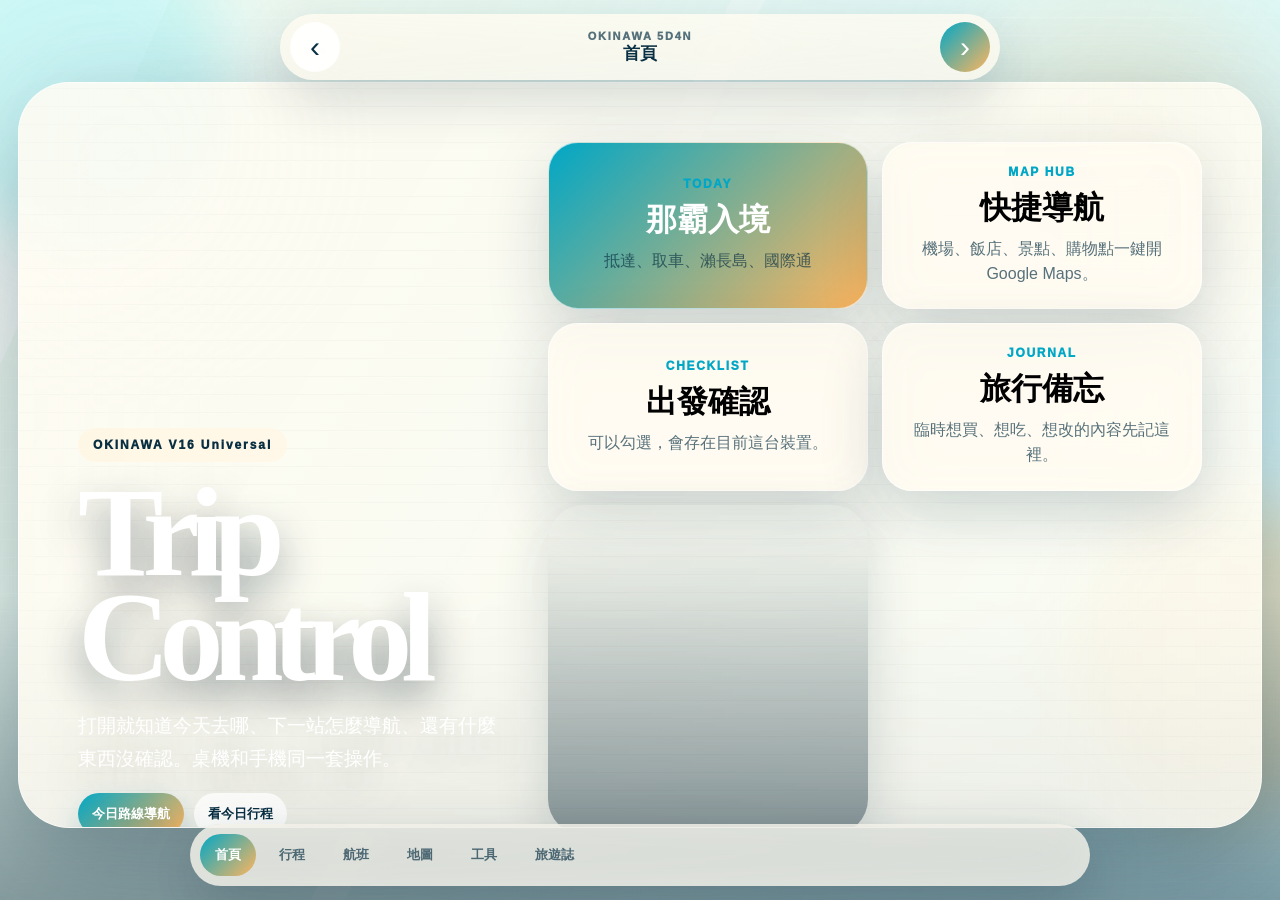
==== index.html @ dda5d849 "Add files via upload" ====
<!doctype html>
<html lang="zh-Hant">
<head>
  <meta charset="utf-8">
  <meta name="viewport" content="width=device-width, initial-scale=1, viewport-fit=cover">
  <meta name="theme-color" content="#082f42">
  <meta name="description" content="Okinawa 5D4N universal travel app with swipe navigation, itinerary, maps, checklist and notes.">
  <title>Okinawa 5D4N Premium Travel App V16</title>
  <link rel="manifest" href="manifest-v16.webmanifest">
  <link rel="icon" href="icon.svg" type="image/svg+xml">
  <link rel="stylesheet" href="styles-v16.css?v=16">
</head>
<body>
  <main class="travel-os" id="app">
    <div class="ambient ambient-a"></div>
    <div class="ambient ambient-b"></div>

    <header class="app-top">
      <button class="icon-btn" id="prevView" type="button" aria-label="Previous page">&lsaquo;</button>
      <div class="brand">
        <span>OKINAWA 5D4N</span>
        <strong id="viewTitle">V16 Premium</strong>
      </div>
      <button class="icon-btn accent" id="nextView" type="button" aria-label="Next page">&rsaquo;</button>
    </header>

    <section class="screen" id="screen" aria-live="polite"></section>

    <nav class="tabbar" id="tabbar" aria-label="Main navigation"></nav>

    <button class="install" id="installBtn" type="button" hidden>Install App</button>
  </main>

  <script src="app-v16.js?v=16"></script>
</body>
</html>
---- styles-v16.css ----
:root {
  --ink: #082f42;
  --muted: rgba(8, 47, 66, .68);
  --paper: rgba(255, 252, 242, .82);
  --paper-strong: rgba(255, 252, 242, .94);
  --glass: rgba(255, 255, 255, .42);
  --blue: #00a7c6;
  --deep: #05364c;
  --aqua: #86edf1;
  --sand: #fff2cf;
  --sun: #ffb55d;
  --coral: #ff6f8e;
  --green: #18b891;
  --shadow: 0 34px 110px rgba(0, 34, 52, .34);
  --soft: 0 18px 54px rgba(0, 34, 52, .16);
}

* {
  box-sizing: border-box;
}

html,
body {
  width: 100%;
  min-height: 100%;
  overflow: hidden;
}

body {
  margin: 0;
  color: var(--ink);
  font-family: "Microsoft JhengHei", "Noto Sans TC", "Segoe UI", sans-serif;
  background: #d8f8fb;
}

button,
input,
textarea,
a {
  font: inherit;
}

button {
  border: 0;
  cursor: pointer;
}

a {
  color: inherit;
  text-decoration: none;
}

.travel-os {
  position: relative;
  width: 100vw;
  height: 100svh;
  min-height: 640px;
  overflow: hidden;
  isolation: isolate;
  background:
    linear-gradient(120deg, rgba(255, 247, 225, .58), rgba(203, 248, 255, .28)),
    url("okinawa-drive.png") center / cover no-repeat;
}

.travel-os::before {
  content: "";
  position: absolute;
  inset: 0;
  z-index: 0;
  pointer-events: none;
  background:
    radial-gradient(circle at 10% 18%, rgba(255, 255, 255, .78), transparent 18%),
    radial-gradient(circle at 88% 18%, rgba(255, 181, 93, .34), transparent 18%),
    linear-gradient(115deg, rgba(255,255,255,.5) 0 10%, transparent 10% 43%, rgba(255,255,255,.25) 43% 45%, transparent 45%),
    repeating-linear-gradient(0deg, rgba(255,255,255,.1), rgba(255,255,255,.1) 1px, transparent 1px, transparent 18px);
  mix-blend-mode: screen;
}

.travel-os::after {
  content: "";
  position: absolute;
  inset: auto 0 0;
  z-index: 0;
  height: 34vh;
  pointer-events: none;
  background: linear-gradient(180deg, transparent, rgba(3, 33, 48, .42));
}

.ambient {
  position: absolute;
  z-index: 0;
  width: 320px;
  height: 320px;
  border-radius: 50%;
  filter: blur(34px);
  opacity: .55;
  animation: floatGlow 10s ease-in-out infinite alternate;
}

.ambient-a {
  left: -90px;
  top: -80px;
  background: rgba(134, 237, 241, .72);
}

.ambient-b {
  right: -110px;
  bottom: 80px;
  background: rgba(255, 181, 93, .58);
  animation-delay: -3s;
}

@keyframes floatGlow {
  from { transform: translate3d(-12px, 8px, 0) scale(1); }
  to { transform: translate3d(18px, -14px, 0) scale(1.12); }
}

.app-top,
.tabbar,
.install {
  position: fixed;
  z-index: 30;
  left: 50%;
  transform: translateX(-50%);
}

.app-top {
  top: max(14px, env(safe-area-inset-top));
  width: min(720px, calc(100% - 28px));
  display: flex;
  align-items: center;
  justify-content: space-between;
  gap: 12px;
  padding: 8px 10px;
  border-radius: 999px;
  background: rgba(255, 252, 242, .76);
  backdrop-filter: blur(22px) saturate(1.18);
  box-shadow: var(--soft);
}

.brand {
  min-width: 0;
  text-align: center;
}

.brand span {
  display: block;
  color: var(--muted);
  font-size: 11px;
  font-weight: 950;
  letter-spacing: .16em;
}

.brand strong {
  display: block;
  overflow: hidden;
  text-overflow: ellipsis;
  white-space: nowrap;
  font-size: 17px;
}

.icon-btn {
  width: 50px;
  height: 50px;
  border-radius: 50%;
  color: var(--ink);
  background: rgba(255,255,255,.88);
  font-size: 30px;
  line-height: 1;
}

.icon-btn.accent {
  color: #fff;
  background: linear-gradient(135deg, var(--blue), var(--sun));
}

.screen {
  position: relative;
  z-index: 2;
  width: min(1500px, calc(100% - 36px));
  height: calc(100svh - 154px);
  min-height: 500px;
  margin: 82px auto 72px;
  overflow: hidden;
  border: 1px solid rgba(255,255,255,.62);
  border-radius: clamp(30px, 4vw, 58px);
  background: var(--paper);
  box-shadow: var(--shadow);
}

.screen::before {
  content: "";
  position: absolute;
  inset: 0;
  pointer-events: none;
  background:
    linear-gradient(90deg, rgba(255,255,255,.32), transparent 18% 82%, rgba(255,255,255,.18)),
    repeating-linear-gradient(0deg, rgba(8,47,66,.025), rgba(8,47,66,.025) 1px, transparent 1px, transparent 18px);
  mix-blend-mode: multiply;
}

.view {
  position: relative;
  z-index: 2;
  height: 100%;
  display: grid;
  grid-template-columns: minmax(300px, .78fr) minmax(0, 1.22fr);
  gap: clamp(20px, 4vw, 64px);
  padding: clamp(28px, 4.6vw, 68px);
  overflow: auto;
  animation: viewIn .42s cubic-bezier(.2,.85,.2,1) both;
}

@keyframes viewIn {
  from { opacity: .25; transform: translate3d(34px, 0, 0) scale(.985); }
  to { opacity: 1; transform: translate3d(0, 0, 0) scale(1); }
}

.hero {
  display: grid;
  align-content: end;
  min-height: 100%;
  color: #fff;
  text-shadow: 0 18px 42px rgba(0, 26, 40, .42);
}

.hero.dark {
  color: var(--ink);
  text-shadow: none;
}

.kicker {
  display: inline-flex;
  width: fit-content;
  gap: 8px;
  align-items: center;
  margin: 0 0 18px;
  padding: 10px 15px;
  border-radius: 999px;
  color: var(--ink);
  background: rgba(255, 248, 230, .9);
  font-size: 12px;
  font-weight: 950;
  letter-spacing: .16em;
  text-shadow: none;
}

h1,
h2 {
  margin: 0;
  font-family: Georgia, "Times New Roman", serif;
  letter-spacing: -.085em;
}

h1 {
  max-width: 820px;
  font-size: clamp(72px, 10vw, 154px);
  line-height: .82;
}

h2 {
  font-size: clamp(50px, 6.8vw, 108px);
  line-height: .84;
}

h3 {
  margin: 0;
}

.lead {
  max-width: 680px;
  margin: 20px 0 0;
  font-size: clamp(16px, 1.45vw, 22px);
  line-height: 1.75;
}

.panel,
.card,
.stop,
.tool,
.ticket,
.note-box {
  background: rgba(255, 252, 242, .84);
  border: 1px solid rgba(255,255,255,.64);
  box-shadow: 0 22px 62px rgba(0, 36, 54, .18);
  backdrop-filter: blur(20px) saturate(1.15);
}

.panel {
  align-self: center;
  border-radius: 38px;
  padding: clamp(22px, 3vw, 38px);
}

.media-card {
  position: relative;
  overflow: hidden;
  min-height: 330px;
  border-radius: 36px;
  background-position: center;
  background-size: cover;
  box-shadow: var(--soft);
}

.media-card::after {
  content: "";
  position: absolute;
  inset: 0;
  background: linear-gradient(180deg, transparent, rgba(3, 33, 48, .44));
}

.beach { background-image: url("okinawa-beach.png"); }
.drive { background-image: url("okinawa-drive.png"); }
.village { background-image: url("okinawa-american-village.png"); }
.aquarium { background-image: url("okinawa-aquarium.png"); }

.grid {
  align-self: center;
  display: grid;
  gap: 14px;
}

.dash-grid,
.map-grid,
.tool-grid {
  grid-template-columns: repeat(2, minmax(0, 1fr));
}

.card,
.tool,
.ticket {
  position: relative;
  overflow: hidden;
  min-height: 144px;
  padding: 22px;
  border-radius: 30px;
}

.card b,
.tool b,
.ticket b,
.stop b {
  display: block;
  color: var(--blue);
  font-size: 12px;
  font-weight: 950;
  letter-spacing: .14em;
}

.card strong,
.ticket strong {
  display: block;
  margin-top: 8px;
  font-size: clamp(24px, 2.4vw, 38px);
}

.card p,
.tool p,
.ticket p,
.stop p {
  margin: 8px 0 0;
  color: var(--muted);
  line-height: 1.55;
}

.action-row,
.chip-row {
  display: flex;
  flex-wrap: wrap;
  gap: 10px;
  margin-top: 18px;
}

.action,
.chip {
  display: inline-flex;
  align-items: center;
  justify-content: center;
  gap: 8px;
  min-height: 42px;
  padding: 10px 14px;
  border-radius: 999px;
  color: var(--ink);
  background: rgba(255,255,255,.82);
  font-size: 13px;
  font-weight: 950;
}

.action.primary,
.card.primary,
.tool.done {
  color: #fff;
  background: linear-gradient(135deg, var(--blue), var(--sun));
}

.action.primary {
  box-shadow: 0 14px 32px rgba(0, 118, 150, .26);
}

.day-strip {
  display: flex;
  gap: 10px;
  overflow-x: auto;
  padding-bottom: 8px;
  scrollbar-width: none;
}

.day-strip::-webkit-scrollbar {
  display: none;
}

.day-pill {
  flex: 0 0 auto;
  min-width: 108px;
  padding: 13px 16px;
  border-radius: 22px;
  color: var(--muted);
  background: rgba(255,255,255,.72);
  font-weight: 950;
}

.day-pill.active {
  color: #fff;
  background: linear-gradient(135deg, var(--blue), var(--sun));
}

.timeline {
  display: grid;
  gap: 12px;
  margin-top: 14px;
}

.stop {
  position: relative;
  padding: 18px 108px 18px 18px;
  border-radius: 26px;
}

.stop strong {
  display: block;
  margin-top: 4px;
  font-size: 21px;
}

.meta {
  display: flex;
  flex-wrap: wrap;
  gap: 8px;
  margin-top: 10px;
}

.meta span {
  padding: 6px 9px;
  border-radius: 999px;
  color: var(--ink);
  background: rgba(255,255,255,.74);
  font-size: 11px;
  font-weight: 850;
}

.stop .action {
  position: absolute;
  right: 16px;
  bottom: 16px;
  color: #fff;
  background: linear-gradient(135deg, var(--blue), var(--sun));
}

.ticket strong {
  font-size: clamp(42px, 5vw, 72px);
}

.plane-line {
  display: flex;
  align-items: center;
  gap: 12px;
  margin: 18px 0;
  font-weight: 950;
}

.plane-line i {
  flex: 1;
  height: 2px;
  background: linear-gradient(90deg, var(--blue), transparent);
}

.note-box {
  width: 100%;
  min-height: 190px;
  padding: 18px;
  resize: none;
  border-radius: 28px;
  color: var(--ink);
  outline: none;
}

.tabbar {
  bottom: max(14px, env(safe-area-inset-bottom));
  width: min(900px, calc(100% - 28px));
  display: flex;
  gap: 8px;
  padding: 10px;
  overflow-x: auto;
  border-radius: 999px;
  background: rgba(255, 252, 242, .78);
  backdrop-filter: blur(22px) saturate(1.18);
  box-shadow: 0 18px 58px rgba(0, 34, 52, .22);
  scrollbar-width: none;
}

.tabbar::-webkit-scrollbar {
  display: none;
}

.tabbar button {
  flex: 0 0 auto;
  padding: 12px 15px;
  border-radius: 999px;
  color: var(--muted);
  background: transparent;
  font-size: 13px;
  font-weight: 950;
  white-space: nowrap;
}

.tabbar button.active {
  color: #fff;
  background: linear-gradient(135deg, var(--blue), var(--sun));
}

.install {
  right: 20px;
  left: auto;
  top: 20px;
  transform: none;
  padding: 12px 16px;
  border-radius: 999px;
  color: #fff;
  background: linear-gradient(135deg, var(--blue), var(--green));
  font-weight: 950;
  box-shadow: var(--soft);
}

@media (max-width: 900px) {
  .travel-os {
    min-height: 100svh;
  }

  .screen {
    width: calc(100vw - 18px);
    height: calc(100svh - 126px);
    margin: 72px auto 54px;
    border-radius: 34px;
  }

  .view {
    grid-template-columns: 1fr;
    gap: 18px;
    padding: 26px 20px 104px;
  }

  h1 {
    font-size: clamp(66px, 21vw, 108px);
  }

  h2 {
    font-size: clamp(50px, 16vw, 82px);
  }

  .hero {
    min-height: 320px;
  }

  .dash-grid,
  .map-grid,
  .tool-grid {
    grid-template-columns: 1fr;
  }

  .media-card {
    min-height: 220px;
  }

  .stop {
    padding-right: 18px;
    padding-bottom: 74px;
  }

  .app-top {
    width: calc(100% - 18px);
  }

  .tabbar {
    width: calc(100% - 18px);
    border-radius: 26px;
  }
}
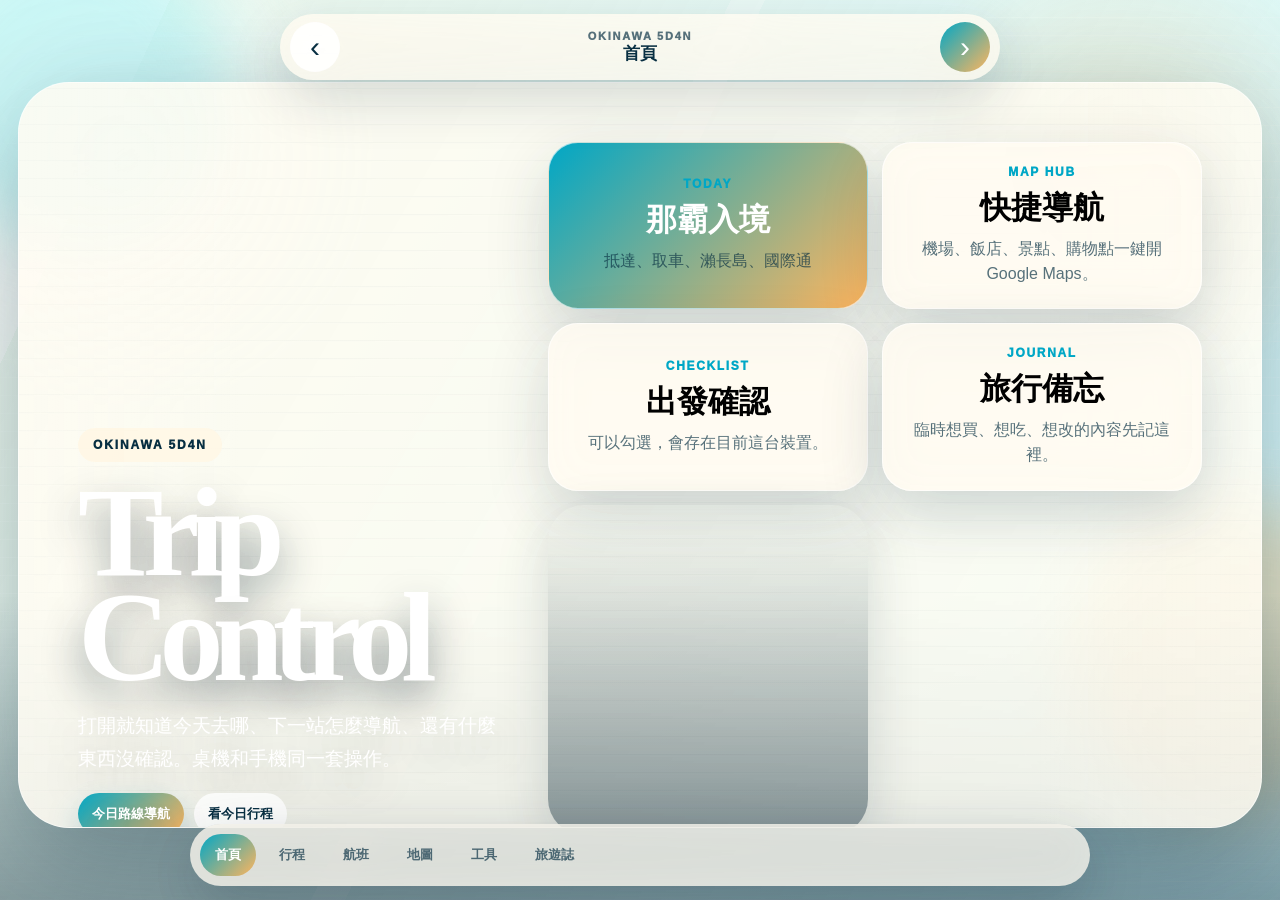
==== commit 379028eb: "Add files via upload" ====
--- a/index.html
+++ b/index.html
@@ -4,11 +4,11 @@
   <meta charset="utf-8">
   <meta name="viewport" content="width=device-width, initial-scale=1, viewport-fit=cover">
   <meta name="theme-color" content="#082f42">
-  <meta name="description" content="Okinawa 5D4N universal travel app with swipe navigation, itinerary, maps, checklist and notes.">
-  <title>Okinawa 5D4N Premium Travel App V16</title>
-  <link rel="manifest" href="manifest-v16.webmanifest">
+  <meta name="description" content="Okinawa 5D4N premium travel app with swipe navigation, itinerary, maps, checklist and notes.">
+  <title>Okinawa 5D4N Travel App</title>
+  <link rel="manifest" href="manifest.webmanifest">
   <link rel="icon" href="icon.svg" type="image/svg+xml">
-  <link rel="stylesheet" href="styles-v16.css?v=16">
+  <link rel="stylesheet" href="styles.css">
 </head>
 <body>
   <main class="travel-os" id="app">
@@ -19,7 +19,7 @@
       <button class="icon-btn" id="prevView" type="button" aria-label="Previous page">&lsaquo;</button>
       <div class="brand">
         <span>OKINAWA 5D4N</span>
-        <strong id="viewTitle">V16 Premium</strong>
+        <strong id="viewTitle">Travel App</strong>
       </div>
       <button class="icon-btn accent" id="nextView" type="button" aria-label="Next page">&rsaquo;</button>
     </header>
@@ -31,6 +31,6 @@
     <button class="install" id="installBtn" type="button" hidden>Install App</button>
   </main>
 
-  <script src="app-v16.js?v=16"></script>
+  <script src="app.js"></script>
 </body>
 </html>
--- a/styles.css
+++ b/styles.css
@@ -0,0 +1,597 @@
+:root {
+  --ink: #082f42;
+  --muted: rgba(8, 47, 66, .68);
+  --paper: rgba(255, 252, 242, .82);
+  --paper-strong: rgba(255, 252, 242, .94);
+  --glass: rgba(255, 255, 255, .42);
+  --blue: #00a7c6;
+  --deep: #05364c;
+  --aqua: #86edf1;
+  --sand: #fff2cf;
+  --sun: #ffb55d;
+  --coral: #ff6f8e;
+  --green: #18b891;
+  --shadow: 0 34px 110px rgba(0, 34, 52, .34);
+  --soft: 0 18px 54px rgba(0, 34, 52, .16);
+}
+
+* {
+  box-sizing: border-box;
+}
+
+html,
+body {
+  width: 100%;
+  min-height: 100%;
+  overflow: hidden;
+}
+
+body {
+  margin: 0;
+  color: var(--ink);
+  font-family: "Microsoft JhengHei", "Noto Sans TC", "Segoe UI", sans-serif;
+  background: #d8f8fb;
+}
+
+button,
+input,
+textarea,
+a {
+  font: inherit;
+}
+
+button {
+  border: 0;
+  cursor: pointer;
+}
+
+a {
+  color: inherit;
+  text-decoration: none;
+}
+
+.travel-os {
+  position: relative;
+  width: 100vw;
+  height: 100svh;
+  min-height: 640px;
+  overflow: hidden;
+  isolation: isolate;
+  background:
+    linear-gradient(120deg, rgba(255, 247, 225, .58), rgba(203, 248, 255, .28)),
+    url("okinawa-drive.png") center / cover no-repeat;
+}
+
+.travel-os::before {
+  content: "";
+  position: absolute;
+  inset: 0;
+  z-index: 0;
+  pointer-events: none;
+  background:
+    radial-gradient(circle at 10% 18%, rgba(255, 255, 255, .78), transparent 18%),
+    radial-gradient(circle at 88% 18%, rgba(255, 181, 93, .34), transparent 18%),
+    linear-gradient(115deg, rgba(255,255,255,.5) 0 10%, transparent 10% 43%, rgba(255,255,255,.25) 43% 45%, transparent 45%),
+    repeating-linear-gradient(0deg, rgba(255,255,255,.1), rgba(255,255,255,.1) 1px, transparent 1px, transparent 18px);
+  mix-blend-mode: screen;
+}
+
+.travel-os::after {
+  content: "";
+  position: absolute;
+  inset: auto 0 0;
+  z-index: 0;
+  height: 34vh;
+  pointer-events: none;
+  background: linear-gradient(180deg, transparent, rgba(3, 33, 48, .42));
+}
+
+.ambient {
+  position: absolute;
+  z-index: 0;
+  width: 320px;
+  height: 320px;
+  border-radius: 50%;
+  filter: blur(34px);
+  opacity: .55;
+  animation: floatGlow 10s ease-in-out infinite alternate;
+}
+
+.ambient-a {
+  left: -90px;
+  top: -80px;
+  background: rgba(134, 237, 241, .72);
+}
+
+.ambient-b {
+  right: -110px;
+  bottom: 80px;
+  background: rgba(255, 181, 93, .58);
+  animation-delay: -3s;
+}
+
+@keyframes floatGlow {
+  from { transform: translate3d(-12px, 8px, 0) scale(1); }
+  to { transform: translate3d(18px, -14px, 0) scale(1.12); }
+}
+
+.app-top,
+.tabbar,
+.install {
+  position: fixed;
+  z-index: 30;
+  left: 50%;
+  transform: translateX(-50%);
+}
+
+.app-top {
+  top: max(14px, env(safe-area-inset-top));
+  width: min(720px, calc(100% - 28px));
+  display: flex;
+  align-items: center;
+  justify-content: space-between;
+  gap: 12px;
+  padding: 8px 10px;
+  border-radius: 999px;
+  background: rgba(255, 252, 242, .76);
+  backdrop-filter: blur(22px) saturate(1.18);
+  box-shadow: var(--soft);
+}
+
+.brand {
+  min-width: 0;
+  text-align: center;
+}
+
+.brand span {
+  display: block;
+  color: var(--muted);
+  font-size: 11px;
+  font-weight: 950;
+  letter-spacing: .16em;
+}
+
+.brand strong {
+  display: block;
+  overflow: hidden;
+  text-overflow: ellipsis;
+  white-space: nowrap;
+  font-size: 17px;
+}
+
+.icon-btn {
+  width: 50px;
+  height: 50px;
+  border-radius: 50%;
+  color: var(--ink);
+  background: rgba(255,255,255,.88);
+  font-size: 30px;
+  line-height: 1;
+}
+
+.icon-btn.accent {
+  color: #fff;
+  background: linear-gradient(135deg, var(--blue), var(--sun));
+}
+
+.screen {
+  position: relative;
+  z-index: 2;
+  width: min(1500px, calc(100% - 36px));
+  height: calc(100svh - 154px);
+  min-height: 500px;
+  margin: 82px auto 72px;
+  overflow: hidden;
+  border: 1px solid rgba(255,255,255,.62);
+  border-radius: clamp(30px, 4vw, 58px);
+  background: var(--paper);
+  box-shadow: var(--shadow);
+}
+
+.screen::before {
+  content: "";
+  position: absolute;
+  inset: 0;
+  pointer-events: none;
+  background:
+    linear-gradient(90deg, rgba(255,255,255,.32), transparent 18% 82%, rgba(255,255,255,.18)),
+    repeating-linear-gradient(0deg, rgba(8,47,66,.025), rgba(8,47,66,.025) 1px, transparent 1px, transparent 18px);
+  mix-blend-mode: multiply;
+}
+
+.view {
+  position: relative;
+  z-index: 2;
+  height: 100%;
+  display: grid;
+  grid-template-columns: minmax(300px, .78fr) minmax(0, 1.22fr);
+  gap: clamp(20px, 4vw, 64px);
+  padding: clamp(28px, 4.6vw, 68px);
+  overflow: auto;
+  animation: viewIn .42s cubic-bezier(.2,.85,.2,1) both;
+}
+
+@keyframes viewIn {
+  from { opacity: .25; transform: translate3d(34px, 0, 0) scale(.985); }
+  to { opacity: 1; transform: translate3d(0, 0, 0) scale(1); }
+}
+
+.hero {
+  display: grid;
+  align-content: end;
+  min-height: 100%;
+  color: #fff;
+  text-shadow: 0 18px 42px rgba(0, 26, 40, .42);
+}
+
+.hero.dark {
+  color: var(--ink);
+  text-shadow: none;
+}
+
+.kicker {
+  display: inline-flex;
+  width: fit-content;
+  gap: 8px;
+  align-items: center;
+  margin: 0 0 18px;
+  padding: 10px 15px;
+  border-radius: 999px;
+  color: var(--ink);
+  background: rgba(255, 248, 230, .9);
+  font-size: 12px;
+  font-weight: 950;
+  letter-spacing: .16em;
+  text-shadow: none;
+}
+
+h1,
+h2 {
+  margin: 0;
+  font-family: Georgia, "Times New Roman", serif;
+  letter-spacing: -.085em;
+}
+
+h1 {
+  max-width: 820px;
+  font-size: clamp(72px, 10vw, 154px);
+  line-height: .82;
+}
+
+h2 {
+  font-size: clamp(50px, 6.8vw, 108px);
+  line-height: .84;
+}
+
+h3 {
+  margin: 0;
+}
+
+.lead {
+  max-width: 680px;
+  margin: 20px 0 0;
+  font-size: clamp(16px, 1.45vw, 22px);
+  line-height: 1.75;
+}
+
+.panel,
+.card,
+.stop,
+.tool,
+.ticket,
+.note-box {
+  background: rgba(255, 252, 242, .84);
+  border: 1px solid rgba(255,255,255,.64);
+  box-shadow: 0 22px 62px rgba(0, 36, 54, .18);
+  backdrop-filter: blur(20px) saturate(1.15);
+}
+
+.panel {
+  align-self: center;
+  border-radius: 38px;
+  padding: clamp(22px, 3vw, 38px);
+}
+
+.media-card {
+  position: relative;
+  overflow: hidden;
+  min-height: 330px;
+  border-radius: 36px;
+  background-position: center;
+  background-size: cover;
+  box-shadow: var(--soft);
+}
+
+.media-card::after {
+  content: "";
+  position: absolute;
+  inset: 0;
+  background: linear-gradient(180deg, transparent, rgba(3, 33, 48, .44));
+}
+
+.beach { background-image: url("okinawa-beach.png"); }
+.drive { background-image: url("okinawa-drive.png"); }
+.village { background-image: url("okinawa-american-village.png"); }
+.aquarium { background-image: url("okinawa-aquarium.png"); }
+
+.grid {
+  align-self: center;
+  display: grid;
+  gap: 14px;
+}
+
+.dash-grid,
+.map-grid,
+.tool-grid {
+  grid-template-columns: repeat(2, minmax(0, 1fr));
+}
+
+.card,
+.tool,
+.ticket {
+  position: relative;
+  overflow: hidden;
+  min-height: 144px;
+  padding: 22px;
+  border-radius: 30px;
+}
+
+.card b,
+.tool b,
+.ticket b,
+.stop b {
+  display: block;
+  color: var(--blue);
+  font-size: 12px;
+  font-weight: 950;
+  letter-spacing: .14em;
+}
+
+.card strong,
+.ticket strong {
+  display: block;
+  margin-top: 8px;
+  font-size: clamp(24px, 2.4vw, 38px);
+}
+
+.card p,
+.tool p,
+.ticket p,
+.stop p {
+  margin: 8px 0 0;
+  color: var(--muted);
+  line-height: 1.55;
+}
+
+.action-row,
+.chip-row {
+  display: flex;
+  flex-wrap: wrap;
+  gap: 10px;
+  margin-top: 18px;
+}
+
+.action,
+.chip {
+  display: inline-flex;
+  align-items: center;
+  justify-content: center;
+  gap: 8px;
+  min-height: 42px;
+  padding: 10px 14px;
+  border-radius: 999px;
+  color: var(--ink);
+  background: rgba(255,255,255,.82);
+  font-size: 13px;
+  font-weight: 950;
+}
+
+.action.primary,
+.card.primary,
+.tool.done {
+  color: #fff;
+  background: linear-gradient(135deg, var(--blue), var(--sun));
+}
+
+.action.primary {
+  box-shadow: 0 14px 32px rgba(0, 118, 150, .26);
+}
+
+.day-strip {
+  display: flex;
+  gap: 10px;
+  overflow-x: auto;
+  padding-bottom: 8px;
+  scrollbar-width: none;
+}
+
+.day-strip::-webkit-scrollbar {
+  display: none;
+}
+
+.day-pill {
+  flex: 0 0 auto;
+  min-width: 108px;
+  padding: 13px 16px;
+  border-radius: 22px;
+  color: var(--muted);
+  background: rgba(255,255,255,.72);
+  font-weight: 950;
+}
+
+.day-pill.active {
+  color: #fff;
+  background: linear-gradient(135deg, var(--blue), var(--sun));
+}
+
+.timeline {
+  display: grid;
+  gap: 12px;
+  margin-top: 14px;
+}
+
+.stop {
+  position: relative;
+  padding: 18px 108px 18px 18px;
+  border-radius: 26px;
+}
+
+.stop strong {
+  display: block;
+  margin-top: 4px;
+  font-size: 21px;
+}
+
+.meta {
+  display: flex;
+  flex-wrap: wrap;
+  gap: 8px;
+  margin-top: 10px;
+}
+
+.meta span {
+  padding: 6px 9px;
+  border-radius: 999px;
+  color: var(--ink);
+  background: rgba(255,255,255,.74);
+  font-size: 11px;
+  font-weight: 850;
+}
+
+.stop .action {
+  position: absolute;
+  right: 16px;
+  bottom: 16px;
+  color: #fff;
+  background: linear-gradient(135deg, var(--blue), var(--sun));
+}
+
+.ticket strong {
+  font-size: clamp(42px, 5vw, 72px);
+}
+
+.plane-line {
+  display: flex;
+  align-items: center;
+  gap: 12px;
+  margin: 18px 0;
+  font-weight: 950;
+}
+
+.plane-line i {
+  flex: 1;
+  height: 2px;
+  background: linear-gradient(90deg, var(--blue), transparent);
+}
+
+.note-box {
+  width: 100%;
+  min-height: 190px;
+  padding: 18px;
+  resize: none;
+  border-radius: 28px;
+  color: var(--ink);
+  outline: none;
+}
+
+.tabbar {
+  bottom: max(14px, env(safe-area-inset-bottom));
+  width: min(900px, calc(100% - 28px));
+  display: flex;
+  gap: 8px;
+  padding: 10px;
+  overflow-x: auto;
+  border-radius: 999px;
+  background: rgba(255, 252, 242, .78);
+  backdrop-filter: blur(22px) saturate(1.18);
+  box-shadow: 0 18px 58px rgba(0, 34, 52, .22);
+  scrollbar-width: none;
+}
+
+.tabbar::-webkit-scrollbar {
+  display: none;
+}
+
+.tabbar button {
+  flex: 0 0 auto;
+  padding: 12px 15px;
+  border-radius: 999px;
+  color: var(--muted);
+  background: transparent;
+  font-size: 13px;
+  font-weight: 950;
+  white-space: nowrap;
+}
+
+.tabbar button.active {
+  color: #fff;
+  background: linear-gradient(135deg, var(--blue), var(--sun));
+}
+
+.install {
+  right: 20px;
+  left: auto;
+  top: 20px;
+  transform: none;
+  padding: 12px 16px;
+  border-radius: 999px;
+  color: #fff;
+  background: linear-gradient(135deg, var(--blue), var(--green));
+  font-weight: 950;
+  box-shadow: var(--soft);
+}
+
+@media (max-width: 900px) {
+  .travel-os {
+    min-height: 100svh;
+  }
+
+  .screen {
+    width: calc(100vw - 18px);
+    height: calc(100svh - 126px);
+    margin: 72px auto 54px;
+    border-radius: 34px;
+  }
+
+  .view {
+    grid-template-columns: 1fr;
+    gap: 18px;
+    padding: 26px 20px 104px;
+  }
+
+  h1 {
+    font-size: clamp(66px, 21vw, 108px);
+  }
+
+  h2 {
+    font-size: clamp(50px, 16vw, 82px);
+  }
+
+  .hero {
+    min-height: 320px;
+  }
+
+  .dash-grid,
+  .map-grid,
+  .tool-grid {
+    grid-template-columns: 1fr;
+  }
+
+  .media-card {
+    min-height: 220px;
+  }
+
+  .stop {
+    padding-right: 18px;
+    padding-bottom: 74px;
+  }
+
+  .app-top {
+    width: calc(100% - 18px);
+  }
+
+  .tabbar {
+    width: calc(100% - 18px);
+    border-radius: 26px;
+  }
+}
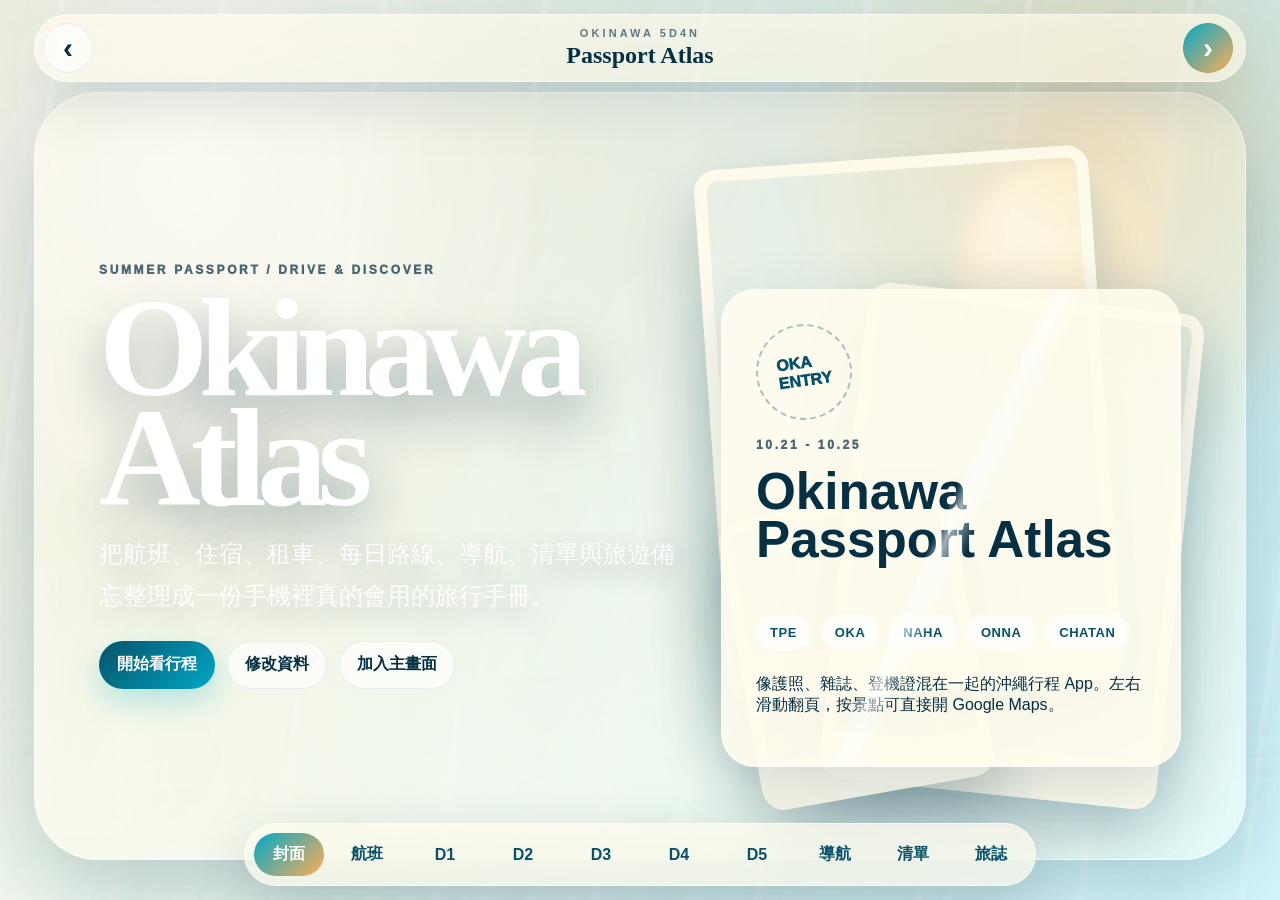
==== commit 80fed5ec: "Add files via upload" ====
--- a/index.html
+++ b/index.html
@@ -3,33 +3,45 @@
 <head>
   <meta charset="utf-8">
   <meta name="viewport" content="width=device-width, initial-scale=1, viewport-fit=cover">
-  <meta name="theme-color" content="#082f42">
-  <meta name="description" content="Okinawa 5D4N premium travel app with swipe navigation, itinerary, maps, checklist and notes.">
-  <title>Okinawa 5D4N Travel App</title>
+  <meta name="theme-color" content="#06364a">
+  <meta name="description" content="Okinawa 5D4N passport-style travel app with itinerary, maps, checklist and editable notes.">
+  <title>Okinawa 5D4N Passport Atlas</title>
   <link rel="manifest" href="manifest.webmanifest">
   <link rel="icon" href="icon.svg" type="image/svg+xml">
   <link rel="stylesheet" href="styles.css">
 </head>
 <body>
-  <main class="travel-os" id="app">
-    <div class="ambient ambient-a"></div>
-    <div class="ambient ambient-b"></div>
+  <main id="app" class="atlas-shell">
+    <div class="sun-orb"></div>
+    <div class="sea-lines"></div>
 
-    <header class="app-top">
-      <button class="icon-btn" id="prevView" type="button" aria-label="Previous page">&lsaquo;</button>
-      <div class="brand">
+    <header class="topbar">
+      <button id="prevBtn" class="round-btn" type="button" aria-label="上一頁">‹</button>
+      <div class="brandmark">
         <span>OKINAWA 5D4N</span>
-        <strong id="viewTitle">Travel App</strong>
+        <strong id="pageName">Passport Atlas</strong>
       </div>
-      <button class="icon-btn accent" id="nextView" type="button" aria-label="Next page">&rsaquo;</button>
+      <button id="nextBtn" class="round-btn hot" type="button" aria-label="下一頁">›</button>
     </header>
 
-    <section class="screen" id="screen" aria-live="polite"></section>
+    <section id="stage" class="stage" aria-live="polite"></section>
 
-    <nav class="tabbar" id="tabbar" aria-label="Main navigation"></nav>
+    <nav id="dock" class="dock" aria-label="頁面選單"></nav>
+  </main>
 
-    <button class="install" id="installBtn" type="button" hidden>Install App</button>
-  </main>
+  <dialog id="editor" class="editor">
+    <form method="dialog" class="editor-card">
+      <button class="close-btn" id="closeEdit" type="button" aria-label="關閉">×</button>
+      <p class="eyebrow">LOCAL EDIT</p>
+      <h2 id="editorTitle">修改資料</h2>
+      <div id="editorBody"></div>
+      <menu>
+        <button value="cancel" class="ghost" type="button" id="cancelEdit">取消</button>
+        <button value="default" class="ghost" type="button" id="resetEdit">恢復預設</button>
+        <button value="save" class="primary" type="submit">儲存</button>
+      </menu>
+    </form>
+  </dialog>
 
   <script src="app.js"></script>
 </body>
--- a/styles.css
+++ b/styles.css
@@ -1,18 +1,15 @@
 :root {
-  --ink: #082f42;
-  --muted: rgba(8, 47, 66, .68);
-  --paper: rgba(255, 252, 242, .82);
-  --paper-strong: rgba(255, 252, 242, .94);
-  --glass: rgba(255, 255, 255, .42);
-  --blue: #00a7c6;
-  --deep: #05364c;
-  --aqua: #86edf1;
-  --sand: #fff2cf;
-  --sun: #ffb55d;
-  --coral: #ff6f8e;
-  --green: #18b891;
-  --shadow: 0 34px 110px rgba(0, 34, 52, .34);
-  --soft: 0 18px 54px rgba(0, 34, 52, .16);
+  --ink: #052f42;
+  --muted: #5f7b8a;
+  --sea: #00a8c5;
+  --deep: #07526a;
+  --sand: #fff0c9;
+  --paper: rgba(255, 252, 238, .9);
+  --glass: rgba(255, 255, 255, .34);
+  --line: rgba(255, 255, 255, .44);
+  --sun: #ffad57;
+  --coral: #ff6f7f;
+  --shadow: 0 28px 90px rgba(5, 47, 66, .24);
 }
 
 * {
@@ -21,577 +18,774 @@
 
 html,
 body {
-  width: 100%;
+  margin: 0;
   min-height: 100%;
   overflow: hidden;
-}
-
-body {
-  margin: 0;
   color: var(--ink);
-  font-family: "Microsoft JhengHei", "Noto Sans TC", "Segoe UI", sans-serif;
-  background: #d8f8fb;
+  font-family: "Noto Sans TC", "Microsoft JhengHei", "PingFang TC", sans-serif;
+  background: #dff9ff;
 }
 
 button,
 input,
-textarea,
+textarea {
+  font: inherit;
+}
+
+button,
 a {
-  font: inherit;
-}
-
-button {
-  border: 0;
-  cursor: pointer;
-}
-
-a {
-  color: inherit;
-  text-decoration: none;
-}
-
-.travel-os {
+  -webkit-tap-highlight-color: transparent;
+}
+
+.atlas-shell {
   position: relative;
-  width: 100vw;
-  height: 100svh;
-  min-height: 640px;
+  min-height: 100svh;
+  padding: max(18px, env(safe-area-inset-top)) clamp(14px, 3vw, 34px) max(18px, env(safe-area-inset-bottom));
+  isolation: isolate;
   overflow: hidden;
-  isolation: isolate;
+  background-image:
+    linear-gradient(120deg, rgba(255, 245, 220, .54), rgba(189, 246, 255, .32)),
+    url("okinawa-drive.png");
+  background-size: cover;
+  background-position: center;
+  transition: background-image .55s ease, background-position .55s ease;
+}
+
+.atlas-shell::before {
+  content: "";
+  position: absolute;
+  inset: 0;
+  z-index: -3;
   background:
-    linear-gradient(120deg, rgba(255, 247, 225, .58), rgba(203, 248, 255, .28)),
-    url("okinawa-drive.png") center / cover no-repeat;
-}
-
-.travel-os::before {
+    radial-gradient(circle at 15% 20%, rgba(255, 255, 255, .78), transparent 28%),
+    radial-gradient(circle at 85% 18%, rgba(255, 184, 96, .42), transparent 24%),
+    linear-gradient(180deg, rgba(3, 41, 57, .08), rgba(255, 255, 255, .16));
+  backdrop-filter: saturate(1.12);
+}
+
+.atlas-shell::after {
   content: "";
   position: absolute;
-  inset: 0;
-  z-index: 0;
+  inset: -12%;
+  z-index: -2;
+  opacity: .42;
+  background:
+    repeating-linear-gradient(100deg, transparent 0 86px, rgba(255, 255, 255, .55) 88px 92px, transparent 96px 160px),
+    linear-gradient(90deg, rgba(255,255,255,.16), transparent 22%, rgba(255,255,255,.18) 72%, transparent);
+  transform: rotate(-3deg);
   pointer-events: none;
-  background:
-    radial-gradient(circle at 10% 18%, rgba(255, 255, 255, .78), transparent 18%),
-    radial-gradient(circle at 88% 18%, rgba(255, 181, 93, .34), transparent 18%),
-    linear-gradient(115deg, rgba(255,255,255,.5) 0 10%, transparent 10% 43%, rgba(255,255,255,.25) 43% 45%, transparent 45%),
-    repeating-linear-gradient(0deg, rgba(255,255,255,.1), rgba(255,255,255,.1) 1px, transparent 1px, transparent 18px);
+}
+
+.sun-orb {
+  position: absolute;
+  right: clamp(28px, 9vw, 150px);
+  top: clamp(70px, 14vw, 160px);
+  width: clamp(110px, 16vw, 220px);
+  aspect-ratio: 1;
+  border-radius: 999px;
+  background: radial-gradient(circle at 35% 35%, #fff6c9, #ffbb62 52%, rgba(255, 150, 72, .18) 70%);
+  filter: blur(.2px);
+  opacity: .72;
   mix-blend-mode: screen;
-}
-
-.travel-os::after {
-  content: "";
-  position: absolute;
-  inset: auto 0 0;
-  z-index: 0;
-  height: 34vh;
+  animation: floatSun 7s ease-in-out infinite;
   pointer-events: none;
-  background: linear-gradient(180deg, transparent, rgba(3, 33, 48, .42));
-}
-
-.ambient {
-  position: absolute;
-  z-index: 0;
-  width: 320px;
-  height: 320px;
-  border-radius: 50%;
-  filter: blur(34px);
-  opacity: .55;
-  animation: floatGlow 10s ease-in-out infinite alternate;
-}
-
-.ambient-a {
-  left: -90px;
-  top: -80px;
-  background: rgba(134, 237, 241, .72);
-}
-
-.ambient-b {
-  right: -110px;
-  bottom: 80px;
-  background: rgba(255, 181, 93, .58);
-  animation-delay: -3s;
-}
-
-@keyframes floatGlow {
-  from { transform: translate3d(-12px, 8px, 0) scale(1); }
-  to { transform: translate3d(18px, -14px, 0) scale(1.12); }
-}
-
-.app-top,
-.tabbar,
-.install {
+}
+
+.sea-lines {
+  position: absolute;
+  left: -5vw;
+  right: -5vw;
+  bottom: 11vh;
+  height: 130px;
+  background: repeating-linear-gradient(180deg, transparent 0 18px, rgba(255,255,255,.42) 19px 21px);
+  opacity: .42;
+  transform: rotate(-1.4deg);
+  pointer-events: none;
+}
+
+.topbar {
   position: fixed;
-  z-index: 30;
-  left: 50%;
-  transform: translateX(-50%);
-}
-
-.app-top {
+  z-index: 20;
   top: max(14px, env(safe-area-inset-top));
-  width: min(720px, calc(100% - 28px));
-  display: flex;
+  left: clamp(14px, 3vw, 34px);
+  right: clamp(14px, 3vw, 34px);
+  display: grid;
+  grid-template-columns: 54px 1fr 54px;
   align-items: center;
-  justify-content: space-between;
-  gap: 12px;
-  padding: 8px 10px;
-  border-radius: 999px;
-  background: rgba(255, 252, 242, .76);
-  backdrop-filter: blur(22px) saturate(1.18);
-  box-shadow: var(--soft);
-}
-
-.brand {
-  min-width: 0;
+  gap: 10px;
+  padding: 8px;
+  border: 1px solid rgba(255, 255, 255, .55);
+  border-radius: 999px;
+  background: rgba(255, 252, 238, .62);
+  box-shadow: 0 18px 60px rgba(5, 47, 66, .13);
+  backdrop-filter: blur(22px);
+}
+
+.brandmark {
   text-align: center;
-}
-
-.brand span {
+  line-height: 1.05;
+}
+
+.brandmark span {
   display: block;
-  color: var(--muted);
+  color: rgba(5, 47, 66, .62);
   font-size: 11px;
-  font-weight: 950;
-  letter-spacing: .16em;
-}
-
-.brand strong {
+  letter-spacing: .28em;
+  font-weight: 900;
+}
+
+.brandmark strong {
   display: block;
-  overflow: hidden;
-  text-overflow: ellipsis;
-  white-space: nowrap;
-  font-size: 17px;
-}
-
-.icon-btn {
+  margin-top: 4px;
+  font-family: Georgia, "Times New Roman", serif;
+  font-size: clamp(18px, 2vw, 24px);
+}
+
+.round-btn {
   width: 50px;
   height: 50px;
-  border-radius: 50%;
+  border: 0;
+  border-radius: 999px;
   color: var(--ink);
-  background: rgba(255,255,255,.88);
+  background: rgba(255, 255, 255, .72);
   font-size: 30px;
-  line-height: 1;
-}
-
-.icon-btn.accent {
-  color: #fff;
-  background: linear-gradient(135deg, var(--blue), var(--sun));
-}
-
-.screen {
+  font-weight: 800;
+  box-shadow: inset 0 0 0 1px rgba(5, 47, 66, .08);
+  cursor: pointer;
+}
+
+.round-btn.hot {
+  color: white;
+  background: linear-gradient(135deg, var(--sea), var(--sun));
+}
+
+.stage {
   position: relative;
-  z-index: 2;
-  width: min(1500px, calc(100% - 36px));
-  height: calc(100svh - 154px);
-  min-height: 500px;
-  margin: 82px auto 72px;
+  height: calc(100svh - 132px);
+  min-height: 620px;
+  margin-top: 74px;
+  border-radius: clamp(30px, 5vw, 72px);
   overflow: hidden;
-  border: 1px solid rgba(255,255,255,.62);
-  border-radius: clamp(30px, 4vw, 58px);
-  background: var(--paper);
+  border: 1px solid rgba(255, 255, 255, .52);
+  background: rgba(255, 252, 238, .38);
   box-shadow: var(--shadow);
-}
-
-.screen::before {
-  content: "";
+  backdrop-filter: blur(12px);
+}
+
+.page {
   position: absolute;
   inset: 0;
+  display: grid;
+  gap: clamp(18px, 3vw, 32px);
+  padding: clamp(28px, 5vw, 74px);
+  opacity: 0;
+  transform: translateX(30px) scale(.985);
   pointer-events: none;
-  background:
-    linear-gradient(90deg, rgba(255,255,255,.32), transparent 18% 82%, rgba(255,255,255,.18)),
-    repeating-linear-gradient(0deg, rgba(8,47,66,.025), rgba(8,47,66,.025) 1px, transparent 1px, transparent 18px);
-  mix-blend-mode: multiply;
-}
-
-.view {
-  position: relative;
-  z-index: 2;
-  height: 100%;
-  display: grid;
-  grid-template-columns: minmax(300px, .78fr) minmax(0, 1.22fr);
-  gap: clamp(20px, 4vw, 64px);
-  padding: clamp(28px, 4.6vw, 68px);
-  overflow: auto;
-  animation: viewIn .42s cubic-bezier(.2,.85,.2,1) both;
-}
-
-@keyframes viewIn {
-  from { opacity: .25; transform: translate3d(34px, 0, 0) scale(.985); }
-  to { opacity: 1; transform: translate3d(0, 0, 0) scale(1); }
-}
-
-.hero {
-  display: grid;
-  align-content: end;
-  min-height: 100%;
-  color: #fff;
-  text-shadow: 0 18px 42px rgba(0, 26, 40, .42);
-}
-
-.hero.dark {
-  color: var(--ink);
-  text-shadow: none;
-}
-
+  transition: opacity .42s ease, transform .42s ease;
+}
+
+.page.active {
+  opacity: 1;
+  transform: translateX(0) scale(1);
+  pointer-events: auto;
+}
+
+.page.exit-left {
+  transform: translateX(-30px) scale(.985);
+}
+
+.cover-page {
+  grid-template-columns: minmax(0, 1.05fr) minmax(280px, .85fr);
+  align-items: end;
+}
+
+.cover-copy {
+  align-self: center;
+  grid-column: 1;
+  grid-row: 1;
+  z-index: 3;
+}
+
+.cover-page .paper {
+  grid-column: 2;
+  grid-row: 1;
+  align-self: end;
+  z-index: 3;
+  max-width: 460px;
+  margin: 0 0 28px auto;
+}
+
+.eyebrow,
 .kicker {
-  display: inline-flex;
-  width: fit-content;
-  gap: 8px;
-  align-items: center;
-  margin: 0 0 18px;
-  padding: 10px 15px;
-  border-radius: 999px;
-  color: var(--ink);
-  background: rgba(255, 248, 230, .9);
+  margin: 0 0 16px;
+  color: rgba(5, 47, 66, .72);
+  letter-spacing: .22em;
   font-size: 12px;
   font-weight: 950;
-  letter-spacing: .16em;
-  text-shadow: none;
+  text-transform: uppercase;
 }
 
 h1,
+h2,
+h3,
+p {
+  margin-top: 0;
+}
+
+h1 {
+  max-width: 860px;
+  margin-bottom: 20px;
+  color: white;
+  font-family: Georgia, "Times New Roman", serif;
+  font-size: clamp(62px, 11vw, 168px);
+  line-height: .78;
+  letter-spacing: -.07em;
+  text-shadow: 0 22px 50px rgba(5, 47, 66, .36);
+}
+
 h2 {
-  margin: 0;
+  margin-bottom: 18px;
   font-family: Georgia, "Times New Roman", serif;
-  letter-spacing: -.085em;
-}
-
-h1 {
-  max-width: 820px;
-  font-size: clamp(72px, 10vw, 154px);
-  line-height: .82;
-}
-
-h2 {
-  font-size: clamp(50px, 6.8vw, 108px);
-  line-height: .84;
+  font-size: clamp(42px, 7vw, 106px);
+  line-height: .88;
+  letter-spacing: -.045em;
 }
 
 h3 {
-  margin: 0;
+  font-size: clamp(26px, 4vw, 54px);
+  line-height: .94;
 }
 
 .lead {
-  max-width: 680px;
-  margin: 20px 0 0;
-  font-size: clamp(16px, 1.45vw, 22px);
+  max-width: 720px;
+  color: rgba(255, 255, 255, .92);
+  font-size: clamp(17px, 2vw, 24px);
   line-height: 1.75;
-}
-
-.panel,
-.card,
-.stop,
-.tool,
-.ticket,
-.note-box {
-  background: rgba(255, 252, 242, .84);
-  border: 1px solid rgba(255,255,255,.64);
-  box-shadow: 0 22px 62px rgba(0, 36, 54, .18);
-  backdrop-filter: blur(20px) saturate(1.15);
-}
-
-.panel {
-  align-self: center;
-  border-radius: 38px;
-  padding: clamp(22px, 3vw, 38px);
-}
-
-.media-card {
+  text-shadow: 0 8px 28px rgba(5, 47, 66, .28);
+}
+
+.paper {
   position: relative;
+  padding: clamp(22px, 3vw, 34px);
+  border: 1px solid rgba(255, 255, 255, .56);
+  border-radius: 34px;
+  background: var(--paper);
+  box-shadow: 0 22px 64px rgba(5, 47, 66, .16);
   overflow: hidden;
-  min-height: 330px;
-  border-radius: 36px;
-  background-position: center;
-  background-size: cover;
-  box-shadow: var(--soft);
-}
-
-.media-card::after {
+}
+
+.paper::before {
   content: "";
   position: absolute;
   inset: 0;
-  background: linear-gradient(180deg, transparent, rgba(3, 33, 48, .44));
-}
-
-.beach { background-image: url("okinawa-beach.png"); }
-.drive { background-image: url("okinawa-drive.png"); }
-.village { background-image: url("okinawa-american-village.png"); }
-.aquarium { background-image: url("okinawa-aquarium.png"); }
-
-.grid {
-  align-self: center;
-  display: grid;
-  gap: 14px;
-}
-
-.dash-grid,
-.map-grid,
-.tool-grid {
-  grid-template-columns: repeat(2, minmax(0, 1fr));
-}
-
-.card,
-.tool,
-.ticket {
-  position: relative;
-  overflow: hidden;
-  min-height: 144px;
-  padding: 22px;
-  border-radius: 30px;
-}
-
-.card b,
-.tool b,
-.ticket b,
-.stop b {
-  display: block;
-  color: var(--blue);
-  font-size: 12px;
+  background: linear-gradient(115deg, transparent 0 48%, rgba(255, 255, 255, .62) 50%, transparent 54%);
+  pointer-events: none;
+}
+
+.stamp {
+  display: inline-grid;
+  place-items: center;
+  min-width: 96px;
+  height: 96px;
+  margin-bottom: 18px;
+  border: 2px dashed rgba(7, 82, 106, .34);
+  border-radius: 999px;
+  color: var(--deep);
+  transform: rotate(-8deg);
   font-weight: 950;
-  letter-spacing: .14em;
-}
-
-.card strong,
-.ticket strong {
-  display: block;
-  margin-top: 8px;
-  font-size: clamp(24px, 2.4vw, 38px);
-}
-
-.card p,
-.tool p,
-.ticket p,
-.stop p {
-  margin: 8px 0 0;
-  color: var(--muted);
-  line-height: 1.55;
-}
-
-.action-row,
-.chip-row {
+}
+
+.route-ribbon {
   display: flex;
   flex-wrap: wrap;
   gap: 10px;
-  margin-top: 18px;
-}
-
-.action,
+  margin: 24px 0;
+}
+
+.route-ribbon span,
 .chip {
   display: inline-flex;
   align-items: center;
+  gap: 8px;
+  padding: 10px 14px;
+  border-radius: 999px;
+  background: rgba(255,255,255,.7);
+  color: var(--deep);
+  font-size: 13px;
+  font-weight: 900;
+  letter-spacing: .04em;
+}
+
+.photo-stack {
+  position: relative;
+  align-self: stretch;
+  min-height: 510px;
+  grid-column: 2;
+  grid-row: 1;
+}
+
+.polaroid {
+  position: absolute;
+  overflow: hidden;
+  border: 12px solid rgba(255, 252, 238, .92);
+  border-bottom-width: 48px;
+  border-radius: 22px;
+  box-shadow: 0 28px 70px rgba(5, 47, 66, .27);
+  background-size: cover;
+  background-position: center;
+}
+
+.polaroid.one {
+  inset: 0 16% 16% 0;
+  background-image: url("okinawa-beach.png");
+  transform: rotate(-4deg);
+}
+
+.polaroid.two {
+  inset: 22% 0 0 28%;
+  background-image: url("okinawa-american-village.png");
+  transform: rotate(6deg);
+}
+
+.polaroid.three {
+  inset: 54% 44% 0 6%;
+  background-image: url("okinawa-aquarium.png");
+  transform: rotate(-10deg);
+}
+
+.actions {
+  display: flex;
+  flex-wrap: wrap;
+  gap: 12px;
+  margin-top: 22px;
+}
+
+.btn,
+.link-btn {
+  display: inline-flex;
+  align-items: center;
   justify-content: center;
-  gap: 8px;
-  min-height: 42px;
-  padding: 10px 14px;
-  border-radius: 999px;
+  min-height: 48px;
+  padding: 13px 18px;
+  border: 0;
+  border-radius: 999px;
+  color: white;
+  background: linear-gradient(135deg, var(--deep), var(--sea));
+  text-decoration: none;
+  font-weight: 950;
+  box-shadow: 0 12px 32px rgba(0, 168, 197, .28);
+  cursor: pointer;
+}
+
+.btn.soft,
+.link-btn.soft {
   color: var(--ink);
-  background: rgba(255,255,255,.82);
-  font-size: 13px;
+  background: rgba(255,255,255,.72);
+  box-shadow: inset 0 0 0 1px rgba(5, 47, 66, .08);
+}
+
+.magazine-page {
+  grid-template-columns: minmax(260px, .82fr) minmax(0, 1.18fr);
+  align-items: stretch;
+}
+
+.feature-photo {
+  position: relative;
+  min-height: 100%;
+  border-radius: 42px;
+  overflow: hidden;
+  background-size: cover;
+  background-position: center;
+  box-shadow: inset 0 -180px 100px rgba(5, 47, 66, .48), 0 20px 62px rgba(5, 47, 66, .22);
+}
+
+.feature-photo::after {
+  content: attr(data-label);
+  position: absolute;
+  left: 28px;
+  bottom: 28px;
+  color: white;
+  font-family: Georgia, "Times New Roman", serif;
+  font-size: clamp(42px, 7vw, 88px);
+  line-height: .85;
+  letter-spacing: -.055em;
+}
+
+.content-scroll {
+  overflow: auto;
+  padding-right: 8px;
+  scrollbar-width: thin;
+}
+
+.timeline {
+  display: grid;
+  gap: 14px;
+}
+
+.stop {
+  display: grid;
+  grid-template-columns: 72px 1fr auto;
+  gap: 14px;
+  align-items: center;
+  padding: 16px;
+  border: 1px solid rgba(5, 47, 66, .08);
+  border-radius: 24px;
+  background: rgba(255,255,255,.66);
+}
+
+.time {
+  color: var(--coral);
+  font-size: 22px;
   font-weight: 950;
-}
-
-.action.primary,
-.card.primary,
-.tool.done {
-  color: #fff;
-  background: linear-gradient(135deg, var(--blue), var(--sun));
-}
-
-.action.primary {
-  box-shadow: 0 14px 32px rgba(0, 118, 150, .26);
-}
-
-.day-strip {
-  display: flex;
-  gap: 10px;
-  overflow-x: auto;
-  padding-bottom: 8px;
-  scrollbar-width: none;
-}
-
-.day-strip::-webkit-scrollbar {
-  display: none;
-}
-
-.day-pill {
-  flex: 0 0 auto;
-  min-width: 108px;
-  padding: 13px 16px;
-  border-radius: 22px;
-  color: var(--muted);
-  background: rgba(255,255,255,.72);
-  font-weight: 950;
-}
-
-.day-pill.active {
-  color: #fff;
-  background: linear-gradient(135deg, var(--blue), var(--sun));
-}
-
-.timeline {
-  display: grid;
-  gap: 12px;
-  margin-top: 14px;
-}
-
-.stop {
-  position: relative;
-  padding: 18px 108px 18px 18px;
-  border-radius: 26px;
 }
 
 .stop strong {
   display: block;
-  margin-top: 4px;
-  font-size: 21px;
-}
-
-.meta {
-  display: flex;
-  flex-wrap: wrap;
+  margin-bottom: 4px;
+  font-size: 18px;
+}
+
+.stop p {
+  margin: 0;
+  color: var(--muted);
+  line-height: 1.55;
+}
+
+.mini-map {
+  display: grid;
+  grid-template-columns: repeat(5, 1fr);
   gap: 8px;
-  margin-top: 10px;
-}
-
-.meta span {
-  padding: 6px 9px;
-  border-radius: 999px;
-  color: var(--ink);
-  background: rgba(255,255,255,.74);
-  font-size: 11px;
-  font-weight: 850;
-}
-
-.stop .action {
-  position: absolute;
-  right: 16px;
-  bottom: 16px;
-  color: #fff;
-  background: linear-gradient(135deg, var(--blue), var(--sun));
-}
-
-.ticket strong {
-  font-size: clamp(42px, 5vw, 72px);
-}
-
-.plane-line {
+  margin-top: 18px;
+}
+
+.mini-map button {
+  min-height: 54px;
+  border: 0;
+  border-radius: 18px;
+  background: rgba(255,255,255,.72);
+  color: var(--deep);
+  font-weight: 950;
+  cursor: pointer;
+}
+
+.mini-map button.active {
+  color: white;
+  background: linear-gradient(135deg, var(--sea), var(--sun));
+}
+
+.tickets {
+  display: grid;
+  grid-template-columns: repeat(2, minmax(0, 1fr));
+  gap: 18px;
+}
+
+.ticket {
+  min-height: 260px;
+  padding: 24px;
+  border-radius: 32px;
+  background:
+    radial-gradient(circle at right top, rgba(255,173,87,.36), transparent 32%),
+    rgba(255,255,255,.72);
+  box-shadow: inset 0 0 0 1px rgba(5, 47, 66, .08);
+}
+
+.airport-row {
+  display: grid;
+  grid-template-columns: 1fr auto 1fr;
+  gap: 12px;
+  align-items: center;
+  margin: 26px 0;
+  font-family: Georgia, "Times New Roman", serif;
+  font-size: clamp(38px, 6vw, 78px);
+  line-height: 1;
+}
+
+.airport-row i {
+  width: 58px;
+  height: 2px;
+  background: var(--deep);
+  position: relative;
+}
+
+.airport-row i::after {
+  content: "✈";
+  position: absolute;
+  left: 50%;
+  top: -18px;
+  transform: translateX(-50%);
+  font-style: normal;
+  font-size: 24px;
+}
+
+.two-col {
+  display: grid;
+  grid-template-columns: repeat(2, minmax(0, 1fr));
+  gap: 18px;
+}
+
+.tool-grid {
+  display: grid;
+  grid-template-columns: repeat(3, minmax(0, 1fr));
+  gap: 14px;
+}
+
+.check {
   display: flex;
   align-items: center;
   gap: 12px;
-  margin: 18px 0;
-  font-weight: 950;
-}
-
-.plane-line i {
-  flex: 1;
-  height: 2px;
-  background: linear-gradient(90deg, var(--blue), transparent);
-}
-
-.note-box {
+  min-height: 86px;
+  padding: 16px;
+  border-radius: 22px;
+  background: rgba(255,255,255,.7);
+  cursor: pointer;
+}
+
+.check input {
+  width: 24px;
+  height: 24px;
+  accent-color: var(--sea);
+}
+
+.journal-area,
+.edit-area {
   width: 100%;
-  min-height: 190px;
+  min-height: 260px;
   padding: 18px;
-  resize: none;
-  border-radius: 28px;
+  border: 1px solid rgba(5, 47, 66, .1);
+  border-radius: 24px;
   color: var(--ink);
-  outline: none;
-}
-
-.tabbar {
+  background: rgba(255,255,255,.72);
+  resize: vertical;
+  line-height: 1.7;
+}
+
+.dock {
+  position: fixed;
+  z-index: 22;
+  left: 50%;
   bottom: max(14px, env(safe-area-inset-bottom));
-  width: min(900px, calc(100% - 28px));
+  transform: translateX(-50%);
   display: flex;
   gap: 8px;
-  padding: 10px;
+  max-width: min(92vw, 860px);
+  padding: 9px;
   overflow-x: auto;
-  border-radius: 999px;
-  background: rgba(255, 252, 242, .78);
-  backdrop-filter: blur(22px) saturate(1.18);
-  box-shadow: 0 18px 58px rgba(0, 34, 52, .22);
-  scrollbar-width: none;
-}
-
-.tabbar::-webkit-scrollbar {
-  display: none;
-}
-
-.tabbar button {
+  border: 1px solid rgba(255,255,255,.58);
+  border-radius: 999px;
+  background: rgba(255,252,238,.7);
+  box-shadow: 0 18px 58px rgba(5,47,66,.18);
+  backdrop-filter: blur(24px);
+}
+
+.dock button {
   flex: 0 0 auto;
-  padding: 12px 15px;
-  border-radius: 999px;
+  min-width: 70px;
+  padding: 11px 15px;
+  border: 0;
+  border-radius: 999px;
+  color: var(--deep);
+  background: transparent;
+  font-weight: 900;
+  cursor: pointer;
+}
+
+.dock button.active {
+  color: white;
+  background: linear-gradient(135deg, var(--sea), var(--sun));
+}
+
+.editor {
+  width: min(92vw, 720px);
+  border: 0;
+  border-radius: 34px;
+  padding: 0;
+  color: var(--ink);
+  background: transparent;
+}
+
+.editor::backdrop {
+  background: rgba(5, 47, 66, .42);
+  backdrop-filter: blur(8px);
+}
+
+.editor-card {
+  position: relative;
+  padding: 28px;
+  border-radius: 34px;
+  background: rgba(255,252,238,.95);
+  box-shadow: var(--shadow);
+}
+
+.close-btn {
+  position: absolute;
+  top: 18px;
+  right: 18px;
+  width: 42px;
+  height: 42px;
+  border: 0;
+  border-radius: 50%;
+  background: white;
+  color: var(--ink);
+  font-size: 26px;
+}
+
+.field {
+  display: grid;
+  gap: 7px;
+  margin: 14px 0;
   color: var(--muted);
-  background: transparent;
   font-size: 13px;
+  font-weight: 900;
+}
+
+.field input,
+.field textarea {
+  width: 100%;
+  padding: 13px 14px;
+  border: 1px solid rgba(5, 47, 66, .13);
+  border-radius: 18px;
+  color: var(--ink);
+  background: white;
+}
+
+menu {
+  display: flex;
+  justify-content: flex-end;
+  gap: 10px;
+  padding: 0;
+  margin: 20px 0 0;
+}
+
+menu button {
+  min-height: 46px;
+  padding: 12px 18px;
+  border: 0;
+  border-radius: 999px;
   font-weight: 950;
-  white-space: nowrap;
-}
-
-.tabbar button.active {
-  color: #fff;
-  background: linear-gradient(135deg, var(--blue), var(--sun));
-}
-
-.install {
-  right: 20px;
-  left: auto;
-  top: 20px;
-  transform: none;
-  padding: 12px 16px;
-  border-radius: 999px;
-  color: #fff;
-  background: linear-gradient(135deg, var(--blue), var(--green));
-  font-weight: 950;
-  box-shadow: var(--soft);
-}
-
-@media (max-width: 900px) {
-  .travel-os {
-    min-height: 100svh;
-  }
-
-  .screen {
-    width: calc(100vw - 18px);
-    height: calc(100svh - 126px);
-    margin: 72px auto 54px;
+  cursor: pointer;
+}
+
+menu .primary {
+  color: white;
+  background: var(--deep);
+}
+
+menu .ghost {
+  color: var(--deep);
+  background: white;
+}
+
+@keyframes floatSun {
+  0%, 100% { transform: translate3d(0, 0, 0) scale(1); }
+  50% { transform: translate3d(-12px, 10px, 0) scale(1.04); }
+}
+
+@media (max-width: 920px) {
+  body {
+    overflow: auto;
+  }
+
+  .atlas-shell {
+    min-height: 100dvh;
+    overflow: hidden;
+  }
+
+  .topbar {
+    grid-template-columns: 46px 1fr 46px;
+  }
+
+  .round-btn {
+    width: 44px;
+    height: 44px;
+  }
+
+  .stage {
+    height: calc(100dvh - 126px);
+    min-height: 560px;
+    margin-top: 68px;
     border-radius: 34px;
   }
 
-  .view {
+  .page {
+    padding: 24px;
+    overflow-y: auto;
+  }
+
+  .cover-page,
+  .magazine-page,
+  .two-col,
+  .tickets {
     grid-template-columns: 1fr;
-    gap: 18px;
-    padding: 26px 20px 104px;
+  }
+
+  .cover-page {
+    align-items: start;
+  }
+
+  .cover-copy,
+  .cover-page .paper,
+  .photo-stack {
+    grid-column: auto;
+    grid-row: auto;
   }
 
   h1 {
-    font-size: clamp(66px, 21vw, 108px);
+    font-size: clamp(56px, 18vw, 92px);
   }
 
   h2 {
-    font-size: clamp(50px, 16vw, 82px);
-  }
-
-  .hero {
-    min-height: 320px;
-  }
-
-  .dash-grid,
-  .map-grid,
+    font-size: clamp(40px, 13vw, 72px);
+  }
+
+  .lead {
+    font-size: 17px;
+  }
+
+  .photo-stack {
+    min-height: 310px;
+  }
+
+  .polaroid {
+    border-width: 8px;
+    border-bottom-width: 34px;
+  }
+
+  .feature-photo {
+    min-height: 260px;
+  }
+
+  .stop {
+    grid-template-columns: 1fr;
+  }
+
   .tool-grid {
     grid-template-columns: 1fr;
   }
 
-  .media-card {
-    min-height: 220px;
-  }
-
-  .stop {
-    padding-right: 18px;
-    padding-bottom: 74px;
-  }
-
-  .app-top {
-    width: calc(100% - 18px);
-  }
-
-  .tabbar {
-    width: calc(100% - 18px);
+  .dock {
+    width: calc(100vw - 22px);
+    justify-content: flex-start;
+  }
+}
+
+@media (max-width: 520px) {
+  .stage {
+    min-height: 590px;
+  }
+
+  .page {
+    padding: 20px;
+  }
+
+  .paper {
     border-radius: 26px;
   }
-}
+
+  .feature-photo {
+    border-radius: 28px;
+  }
+
+  .airport-row {
+    font-size: 44px;
+  }
+}
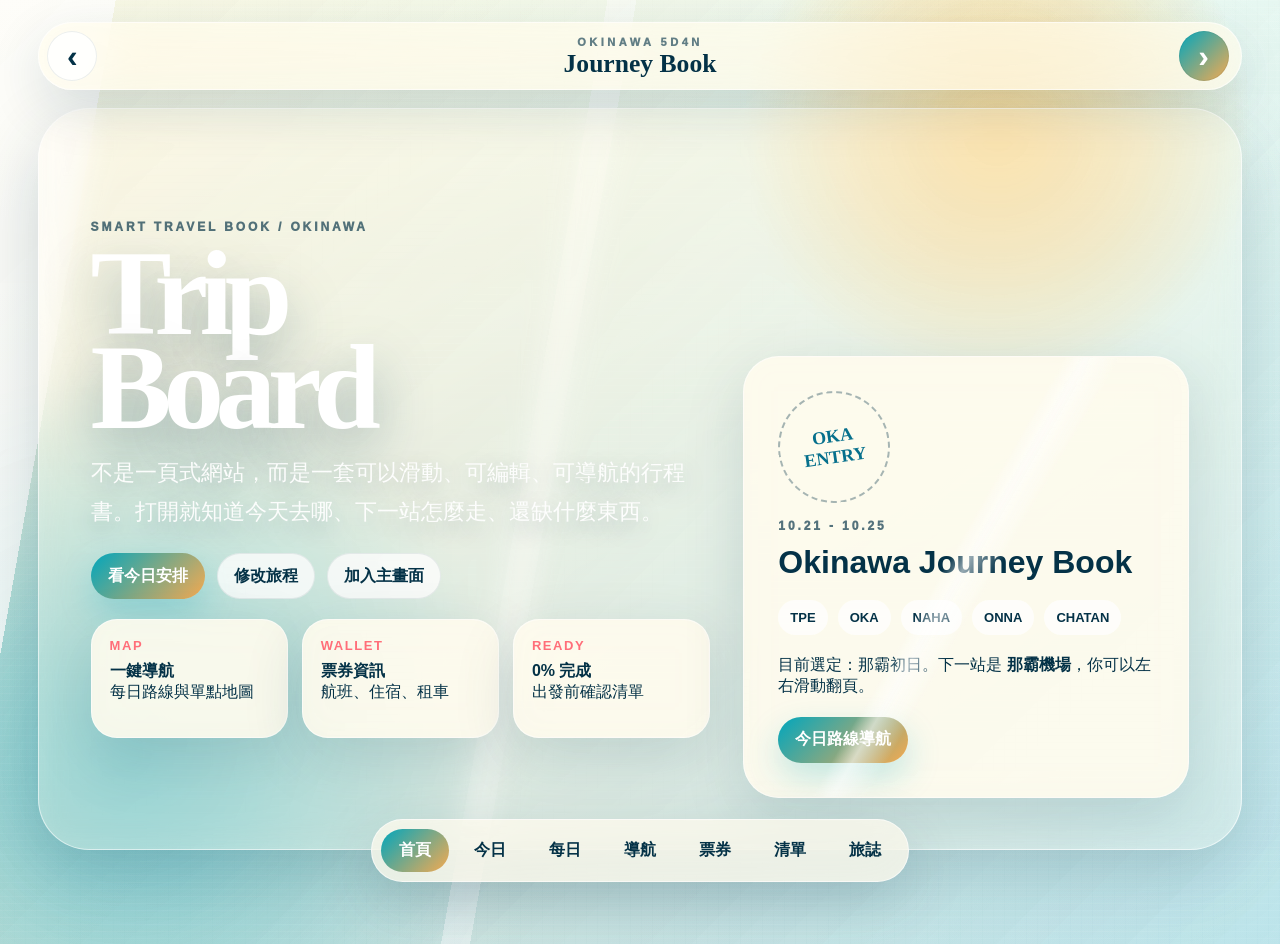
==== commit 05438e49: "Add files via upload" ====
--- a/index.html
+++ b/index.html
@@ -3,42 +3,40 @@
 <head>
   <meta charset="utf-8">
   <meta name="viewport" content="width=device-width, initial-scale=1, viewport-fit=cover">
-  <meta name="theme-color" content="#06364a">
-  <meta name="description" content="Okinawa 5D4N passport-style travel app with itinerary, maps, checklist and editable notes.">
-  <title>Okinawa 5D4N Passport Atlas</title>
+  <meta name="theme-color" content="#04394b">
+  <meta name="description" content="Okinawa 5D4N interactive travel book with itinerary, maps, tickets, checklist and editable notes.">
+  <title>Okinawa 5D4N Journey Book</title>
   <link rel="manifest" href="manifest.webmanifest">
   <link rel="icon" href="icon.svg" type="image/svg+xml">
   <link rel="stylesheet" href="styles.css">
 </head>
 <body>
-  <main id="app" class="atlas-shell">
-    <div class="sun-orb"></div>
-    <div class="sea-lines"></div>
-
-    <header class="topbar">
-      <button id="prevBtn" class="round-btn" type="button" aria-label="上一頁">‹</button>
-      <div class="brandmark">
+  <main class="journey" id="app">
+    <div class="grain"></div>
+    <header class="appbar">
+      <button class="nav-arrow" id="prevPage" type="button" aria-label="上一頁">‹</button>
+      <div class="trip-id">
         <span>OKINAWA 5D4N</span>
-        <strong id="pageName">Passport Atlas</strong>
+        <strong id="screenTitle">Journey Book</strong>
       </div>
-      <button id="nextBtn" class="round-btn hot" type="button" aria-label="下一頁">›</button>
+      <button class="nav-arrow next" id="nextPage" type="button" aria-label="下一頁">›</button>
     </header>
 
-    <section id="stage" class="stage" aria-live="polite"></section>
+    <section class="viewport" id="viewport" aria-live="polite"></section>
 
-    <nav id="dock" class="dock" aria-label="頁面選單"></nav>
+    <nav class="bottom-nav" id="bottomNav" aria-label="主選單"></nav>
   </main>
 
-  <dialog id="editor" class="editor">
-    <form method="dialog" class="editor-card">
-      <button class="close-btn" id="closeEdit" type="button" aria-label="關閉">×</button>
-      <p class="eyebrow">LOCAL EDIT</p>
-      <h2 id="editorTitle">修改資料</h2>
-      <div id="editorBody"></div>
+  <dialog id="editDialog" class="modal">
+    <form method="dialog" class="modal-card">
+      <button class="modal-close" id="closeDialog" type="button" aria-label="關閉">×</button>
+      <p class="label">EDIT MODE</p>
+      <h2 id="editTitle">修改資料</h2>
+      <div id="editBody"></div>
       <menu>
-        <button value="cancel" class="ghost" type="button" id="cancelEdit">取消</button>
-        <button value="default" class="ghost" type="button" id="resetEdit">恢復預設</button>
-        <button value="save" class="primary" type="submit">儲存</button>
+        <button class="ghost" id="cancelDialog" type="button">取消</button>
+        <button class="ghost" id="restoreDefaults" type="button">恢復預設</button>
+        <button class="save" type="submit">儲存</button>
       </menu>
     </form>
   </dialog>
--- a/styles.css
+++ b/styles.css
@@ -1,15 +1,16 @@
 :root {
-  --ink: #052f42;
-  --muted: #5f7b8a;
-  --sea: #00a8c5;
-  --deep: #07526a;
-  --sand: #fff0c9;
-  --paper: rgba(255, 252, 238, .9);
-  --glass: rgba(255, 255, 255, .34);
-  --line: rgba(255, 255, 255, .44);
-  --sun: #ffad57;
-  --coral: #ff6f7f;
-  --shadow: 0 28px 90px rgba(5, 47, 66, .24);
+  --ink: #043247;
+  --muted: #5b7483;
+  --sea: #00a6bd;
+  --deep: #06708c;
+  --lagoon: #6de0df;
+  --sun: #f6aa50;
+  --coral: #ff6e79;
+  --sand: #fff2cc;
+  --paper: rgba(255, 252, 238, .88);
+  --glass: rgba(255, 255, 255, .48);
+  --line: rgba(4, 50, 71, .1);
+  --shadow: 0 24px 72px rgba(4, 50, 71, .2);
 }
 
 * {
@@ -22,8 +23,8 @@
   min-height: 100%;
   overflow: hidden;
   color: var(--ink);
+  background: #dff8fb;
   font-family: "Noto Sans TC", "Microsoft JhengHei", "PingFang TC", sans-serif;
-  background: #dff9ff;
 }
 
 button,
@@ -37,191 +38,152 @@
   -webkit-tap-highlight-color: transparent;
 }
 
-.atlas-shell {
+.journey {
   position: relative;
   min-height: 100svh;
-  padding: max(18px, env(safe-area-inset-top)) clamp(14px, 3vw, 34px) max(18px, env(safe-area-inset-bottom));
+  padding: 22px clamp(18px, 3vw, 42px) 94px;
+  overflow: hidden;
   isolation: isolate;
-  overflow: hidden;
   background-image:
-    linear-gradient(120deg, rgba(255, 245, 220, .54), rgba(189, 246, 255, .32)),
-    url("okinawa-drive.png");
+    radial-gradient(circle at 78% 14%, rgba(255, 200, 103, .55), transparent 16rem),
+    linear-gradient(135deg, rgba(255, 244, 215, .52), rgba(199, 248, 255, .32)),
+    url("okinawa-beach.png");
   background-size: cover;
   background-position: center;
-  transition: background-image .55s ease, background-position .55s ease;
-}
-
-.atlas-shell::before {
+  transition: background-image .42s ease, background-position .42s ease;
+}
+
+.journey::before {
   content: "";
   position: absolute;
   inset: 0;
   z-index: -3;
   background:
-    radial-gradient(circle at 15% 20%, rgba(255, 255, 255, .78), transparent 28%),
-    radial-gradient(circle at 85% 18%, rgba(255, 184, 96, .42), transparent 24%),
-    linear-gradient(180deg, rgba(3, 41, 57, .08), rgba(255, 255, 255, .16));
-  backdrop-filter: saturate(1.12);
-}
-
-.atlas-shell::after {
-  content: "";
-  position: absolute;
-  inset: -12%;
-  z-index: -2;
+    linear-gradient(100deg, rgba(255,255,255,.78) 0 8%, transparent 8% 42%, rgba(255,255,255,.42) 42% 44%, transparent 44% 100%),
+    radial-gradient(circle at 10% 80%, rgba(0,166,189,.45), transparent 24rem),
+    linear-gradient(180deg, rgba(255,255,255,.12), rgba(4,50,71,.1));
+  backdrop-filter: saturate(1.08);
+}
+
+.grain {
+  position: absolute;
+  inset: -30px;
+  z-index: -1;
   opacity: .42;
+  pointer-events: none;
   background:
-    repeating-linear-gradient(100deg, transparent 0 86px, rgba(255, 255, 255, .55) 88px 92px, transparent 96px 160px),
-    linear-gradient(90deg, rgba(255,255,255,.16), transparent 22%, rgba(255,255,255,.18) 72%, transparent);
-  transform: rotate(-3deg);
-  pointer-events: none;
-}
-
-.sun-orb {
-  position: absolute;
-  right: clamp(28px, 9vw, 150px);
-  top: clamp(70px, 14vw, 160px);
-  width: clamp(110px, 16vw, 220px);
-  aspect-ratio: 1;
-  border-radius: 999px;
-  background: radial-gradient(circle at 35% 35%, #fff6c9, #ffbb62 52%, rgba(255, 150, 72, .18) 70%);
-  filter: blur(.2px);
-  opacity: .72;
-  mix-blend-mode: screen;
-  animation: floatSun 7s ease-in-out infinite;
-  pointer-events: none;
-}
-
-.sea-lines {
-  position: absolute;
-  left: -5vw;
-  right: -5vw;
-  bottom: 11vh;
-  height: 130px;
-  background: repeating-linear-gradient(180deg, transparent 0 18px, rgba(255,255,255,.42) 19px 21px);
-  opacity: .42;
-  transform: rotate(-1.4deg);
-  pointer-events: none;
-}
-
-.topbar {
-  position: fixed;
-  z-index: 20;
-  top: max(14px, env(safe-area-inset-top));
-  left: clamp(14px, 3vw, 34px);
-  right: clamp(14px, 3vw, 34px);
-  display: grid;
-  grid-template-columns: 54px 1fr 54px;
+    repeating-linear-gradient(0deg, rgba(255,255,255,.22) 0 1px, transparent 1px 7px),
+    repeating-linear-gradient(90deg, rgba(4,50,71,.05) 0 1px, transparent 1px 11px);
+  mix-blend-mode: soft-light;
+}
+
+.appbar {
+  position: relative;
+  z-index: 10;
+  display: grid;
+  grid-template-columns: 54px minmax(0, 1fr) 54px;
   align-items: center;
-  gap: 10px;
+  gap: 12px;
+  max-width: 1440px;
+  margin: 0 auto 18px;
   padding: 8px;
-  border: 1px solid rgba(255, 255, 255, .55);
-  border-radius: 999px;
-  background: rgba(255, 252, 238, .62);
-  box-shadow: 0 18px 60px rgba(5, 47, 66, .13);
-  backdrop-filter: blur(22px);
-}
-
-.brandmark {
+  border: 1px solid rgba(255, 255, 255, .62);
+  border-radius: 999px;
+  background: rgba(255, 252, 238, .68);
+  box-shadow: 0 18px 54px rgba(4, 50, 71, .14);
+  backdrop-filter: blur(20px);
+}
+
+.trip-id {
   text-align: center;
-  line-height: 1.05;
-}
-
-.brandmark span {
+}
+
+.trip-id span {
   display: block;
-  color: rgba(5, 47, 66, .62);
+  color: rgba(4, 50, 71, .62);
   font-size: 11px;
-  letter-spacing: .28em;
-  font-weight: 900;
-}
-
-.brandmark strong {
+  font-weight: 950;
+  letter-spacing: .32em;
+}
+
+.trip-id strong {
   display: block;
-  margin-top: 4px;
+  margin-top: 3px;
   font-family: Georgia, "Times New Roman", serif;
-  font-size: clamp(18px, 2vw, 24px);
-}
-
-.round-btn {
+  font-size: clamp(19px, 2vw, 27px);
+  line-height: 1;
+}
+
+.nav-arrow {
   width: 50px;
   height: 50px;
   border: 0;
   border-radius: 999px;
   color: var(--ink);
-  background: rgba(255, 255, 255, .72);
-  font-size: 30px;
-  font-weight: 800;
-  box-shadow: inset 0 0 0 1px rgba(5, 47, 66, .08);
+  background: rgba(255,255,255,.8);
+  box-shadow: inset 0 0 0 1px rgba(4,50,71,.08);
+  font-size: 32px;
+  font-weight: 900;
   cursor: pointer;
 }
 
-.round-btn.hot {
+.nav-arrow.next {
   color: white;
   background: linear-gradient(135deg, var(--sea), var(--sun));
 }
 
-.stage {
+.viewport {
   position: relative;
-  height: calc(100svh - 132px);
-  min-height: 620px;
-  margin-top: 74px;
-  border-radius: clamp(30px, 5vw, 72px);
+  max-width: 1440px;
+  height: min(760px, calc(100svh - 158px));
+  min-height: 560px;
+  margin: 0 auto;
+  border: 1px solid rgba(255,255,255,.56);
+  border-radius: clamp(30px, 4vw, 54px);
   overflow: hidden;
-  border: 1px solid rgba(255, 255, 255, .52);
-  background: rgba(255, 252, 238, .38);
+  background: rgba(255, 252, 238, .32);
   box-shadow: var(--shadow);
-  backdrop-filter: blur(12px);
-}
-
-.page {
+  backdrop-filter: blur(14px);
+}
+
+.screen {
   position: absolute;
   inset: 0;
   display: grid;
-  gap: clamp(18px, 3vw, 32px);
-  padding: clamp(28px, 5vw, 74px);
+  gap: clamp(18px, 2.6vw, 34px);
+  padding: clamp(24px, 4vw, 56px);
   opacity: 0;
-  transform: translateX(30px) scale(.985);
+  transform: translateX(24px) scale(.99);
   pointer-events: none;
-  transition: opacity .42s ease, transform .42s ease;
-}
-
-.page.active {
+  transition: opacity .34s ease, transform .34s ease;
+}
+
+.screen.active {
   opacity: 1;
-  transform: translateX(0) scale(1);
+  transform: none;
   pointer-events: auto;
 }
 
-.page.exit-left {
-  transform: translateX(-30px) scale(.985);
-}
-
-.cover-page {
-  grid-template-columns: minmax(0, 1.05fr) minmax(280px, .85fr);
-  align-items: end;
-}
-
-.cover-copy {
+.screen.scroll {
+  overflow-y: auto;
+  scrollbar-width: thin;
+}
+
+.hero-screen {
+  grid-template-columns: minmax(0, 1fr) minmax(320px, .72fr);
+  align-items: stretch;
+}
+
+.hero-copy {
   align-self: center;
-  grid-column: 1;
-  grid-row: 1;
-  z-index: 3;
-}
-
-.cover-page .paper {
-  grid-column: 2;
-  grid-row: 1;
-  align-self: end;
-  z-index: 3;
-  max-width: 460px;
-  margin: 0 0 28px auto;
-}
-
-.eyebrow,
-.kicker {
-  margin: 0 0 16px;
-  color: rgba(5, 47, 66, .72);
-  letter-spacing: .22em;
+}
+
+.label {
+  margin: 0 0 12px;
+  color: rgba(4, 50, 71, .68);
   font-size: 12px;
   font-weight: 950;
+  letter-spacing: .24em;
   text-transform: uppercase;
 }
 
@@ -233,419 +195,484 @@
 }
 
 h1 {
-  max-width: 860px;
-  margin-bottom: 20px;
-  color: white;
+  max-width: 920px;
+  margin-bottom: 18px;
+  color: #fff;
   font-family: Georgia, "Times New Roman", serif;
-  font-size: clamp(62px, 11vw, 168px);
+  font-size: clamp(70px, 9.5vw, 148px);
   line-height: .78;
   letter-spacing: -.07em;
-  text-shadow: 0 22px 50px rgba(5, 47, 66, .36);
+  text-shadow: 0 22px 54px rgba(4,50,71,.36);
 }
 
 h2 {
-  margin-bottom: 18px;
+  margin-bottom: 14px;
   font-family: Georgia, "Times New Roman", serif;
-  font-size: clamp(42px, 7vw, 106px);
+  font-size: clamp(42px, 5.6vw, 86px);
   line-height: .88;
   letter-spacing: -.045em;
 }
 
 h3 {
-  font-size: clamp(26px, 4vw, 54px);
-  line-height: .94;
+  margin-bottom: 8px;
+  font-size: clamp(21px, 2.5vw, 34px);
+  line-height: 1.08;
 }
 
 .lead {
-  max-width: 720px;
-  color: rgba(255, 255, 255, .92);
-  font-size: clamp(17px, 2vw, 24px);
-  line-height: 1.75;
-  text-shadow: 0 8px 28px rgba(5, 47, 66, .28);
-}
-
-.paper {
-  position: relative;
-  padding: clamp(22px, 3vw, 34px);
-  border: 1px solid rgba(255, 255, 255, .56);
-  border-radius: 34px;
-  background: var(--paper);
-  box-shadow: 0 22px 64px rgba(5, 47, 66, .16);
-  overflow: hidden;
-}
-
-.paper::before {
-  content: "";
-  position: absolute;
-  inset: 0;
-  background: linear-gradient(115deg, transparent 0 48%, rgba(255, 255, 255, .62) 50%, transparent 54%);
-  pointer-events: none;
-}
-
-.stamp {
-  display: inline-grid;
-  place-items: center;
-  min-width: 96px;
-  height: 96px;
-  margin-bottom: 18px;
-  border: 2px dashed rgba(7, 82, 106, .34);
-  border-radius: 999px;
-  color: var(--deep);
-  transform: rotate(-8deg);
-  font-weight: 950;
-}
-
-.route-ribbon {
-  display: flex;
-  flex-wrap: wrap;
-  gap: 10px;
-  margin: 24px 0;
-}
-
-.route-ribbon span,
-.chip {
-  display: inline-flex;
-  align-items: center;
-  gap: 8px;
-  padding: 10px 14px;
-  border-radius: 999px;
-  background: rgba(255,255,255,.7);
-  color: var(--deep);
-  font-size: 13px;
-  font-weight: 900;
-  letter-spacing: .04em;
-}
-
-.photo-stack {
-  position: relative;
-  align-self: stretch;
-  min-height: 510px;
-  grid-column: 2;
-  grid-row: 1;
-}
-
-.polaroid {
-  position: absolute;
-  overflow: hidden;
-  border: 12px solid rgba(255, 252, 238, .92);
-  border-bottom-width: 48px;
-  border-radius: 22px;
-  box-shadow: 0 28px 70px rgba(5, 47, 66, .27);
-  background-size: cover;
-  background-position: center;
-}
-
-.polaroid.one {
-  inset: 0 16% 16% 0;
-  background-image: url("okinawa-beach.png");
-  transform: rotate(-4deg);
-}
-
-.polaroid.two {
-  inset: 22% 0 0 28%;
-  background-image: url("okinawa-american-village.png");
-  transform: rotate(6deg);
-}
-
-.polaroid.three {
-  inset: 54% 44% 0 6%;
-  background-image: url("okinawa-aquarium.png");
-  transform: rotate(-10deg);
-}
-
+  max-width: 760px;
+  color: rgba(255,255,255,.94);
+  font-size: clamp(17px, 1.7vw, 23px);
+  line-height: 1.8;
+  text-shadow: 0 8px 24px rgba(4,50,71,.28);
+}
+
+.toolbar,
 .actions {
   display: flex;
   flex-wrap: wrap;
   gap: 12px;
-  margin-top: 22px;
+  margin-top: 20px;
 }
 
 .btn,
-.link-btn {
+.map-link {
   display: inline-flex;
   align-items: center;
   justify-content: center;
-  min-height: 48px;
-  padding: 13px 18px;
+  min-height: 46px;
+  padding: 12px 17px;
   border: 0;
   border-radius: 999px;
   color: white;
-  background: linear-gradient(135deg, var(--deep), var(--sea));
+  background: linear-gradient(135deg, var(--sea), var(--sun));
   text-decoration: none;
   font-weight: 950;
-  box-shadow: 0 12px 32px rgba(0, 168, 197, .28);
+  box-shadow: 0 14px 34px rgba(0, 166, 189, .24);
   cursor: pointer;
 }
 
-.btn.soft,
-.link-btn.soft {
+.btn.ghost,
+.map-link.ghost {
+  color: var(--ink);
+  background: rgba(255,255,255,.76);
+  box-shadow: inset 0 0 0 1px rgba(4,50,71,.08);
+}
+
+.glass,
+.panel,
+.tile,
+.ticket,
+.stop-card {
+  border: 1px solid rgba(255,255,255,.58);
+  background: var(--paper);
+  box-shadow: 0 20px 62px rgba(4,50,71,.14);
+  backdrop-filter: blur(16px);
+}
+
+.glass {
+  position: relative;
+  padding: clamp(22px, 2.8vw, 34px);
+  border-radius: 36px;
+  overflow: hidden;
+}
+
+.glass::after {
+  content: "";
+  position: absolute;
+  inset: 0;
+  background: linear-gradient(120deg, transparent 0 46%, rgba(255,255,255,.58) 49%, transparent 54%);
+  pointer-events: none;
+}
+
+.mission-card {
+  align-self: end;
+  min-height: 430px;
+}
+
+.passport-stamp {
+  display: inline-grid;
+  place-items: center;
+  width: 112px;
+  height: 112px;
+  margin-bottom: 16px;
+  border: 2px dashed rgba(4,50,71,.35);
+  border-radius: 999px;
+  color: var(--deep);
+  transform: rotate(-8deg);
+  font-family: Georgia, "Times New Roman", serif;
+  font-size: 18px;
+  font-weight: 900;
+  text-align: center;
+}
+
+.route-strip {
+  display: flex;
+  flex-wrap: wrap;
+  gap: 10px;
+  margin: 20px 0;
+}
+
+.route-strip span,
+.pill {
+  display: inline-flex;
+  align-items: center;
+  min-height: 35px;
+  padding: 8px 12px;
+  border-radius: 999px;
   color: var(--ink);
   background: rgba(255,255,255,.72);
-  box-shadow: inset 0 0 0 1px rgba(5, 47, 66, .08);
-}
-
-.magazine-page {
-  grid-template-columns: minmax(260px, .82fr) minmax(0, 1.18fr);
+  font-size: 13px;
+  font-weight: 900;
+}
+
+.quick-grid {
+  display: grid;
+  grid-template-columns: repeat(3, minmax(0, 1fr));
+  gap: 14px;
+  margin-top: 20px;
+}
+
+.tile {
+  min-height: 116px;
+  padding: 18px;
+  border-radius: 26px;
+  text-align: left;
+  color: var(--ink);
+  cursor: pointer;
+}
+
+.tile b {
+  display: block;
+  margin-bottom: 8px;
+  color: var(--coral);
+  font-size: 13px;
+  letter-spacing: .12em;
+}
+
+.mag-screen {
+  grid-template-columns: minmax(270px, .62fr) minmax(0, 1.38fr);
   align-items: stretch;
 }
 
-.feature-photo {
+.photo-panel {
   position: relative;
   min-height: 100%;
-  border-radius: 42px;
+  border-radius: 38px;
   overflow: hidden;
   background-size: cover;
   background-position: center;
-  box-shadow: inset 0 -180px 100px rgba(5, 47, 66, .48), 0 20px 62px rgba(5, 47, 66, .22);
-}
-
-.feature-photo::after {
-  content: attr(data-label);
+  box-shadow: inset 0 -180px 100px rgba(4,50,71,.55), 0 24px 62px rgba(4,50,71,.22);
+}
+
+.photo-panel::before {
+  content: "";
+  position: absolute;
+  inset: 0;
+  background: linear-gradient(180deg, rgba(255,255,255,.04), rgba(4,50,71,.26));
+}
+
+.photo-panel strong {
   position: absolute;
   left: 28px;
-  bottom: 28px;
+  bottom: 24px;
   color: white;
   font-family: Georgia, "Times New Roman", serif;
-  font-size: clamp(42px, 7vw, 88px);
-  line-height: .85;
-  letter-spacing: -.055em;
-}
-
-.content-scroll {
+  font-size: clamp(42px, 5.2vw, 76px);
+  line-height: .82;
+  letter-spacing: -.05em;
+}
+
+.content-board {
+  display: grid;
+  grid-template-rows: auto minmax(0, 1fr);
+  gap: 16px;
+  min-width: 0;
+}
+
+.day-head {
+  display: grid;
+  grid-template-columns: 1fr auto;
+  gap: 18px;
+  align-items: center;
+  padding: 22px;
+  border-radius: 32px;
+}
+
+.day-tabs {
+  display: flex;
+  flex-wrap: wrap;
+  gap: 8px;
+  margin-top: 12px;
+}
+
+.day-tabs button {
+  border: 0;
+  border-radius: 999px;
+  padding: 9px 12px;
+  color: var(--ink);
+  background: rgba(255,255,255,.7);
+  font-weight: 900;
+  cursor: pointer;
+}
+
+.day-tabs button.active {
+  color: white;
+  background: linear-gradient(135deg, var(--sea), var(--sun));
+}
+
+.route-board {
+  display: grid;
+  grid-template-columns: repeat(2, minmax(0, 1fr));
+  gap: 14px;
+  min-height: 0;
   overflow: auto;
-  padding-right: 8px;
+  padding-right: 5px;
   scrollbar-width: thin;
 }
 
-.timeline {
-  display: grid;
+.stop-card {
+  display: grid;
+  grid-template-columns: 74px minmax(0, 1fr);
   gap: 14px;
-}
-
-.stop {
-  display: grid;
-  grid-template-columns: 72px 1fr auto;
-  gap: 14px;
-  align-items: center;
-  padding: 16px;
-  border: 1px solid rgba(5, 47, 66, .08);
-  border-radius: 24px;
-  background: rgba(255,255,255,.66);
+  min-height: 164px;
+  padding: 18px;
+  border-radius: 28px;
 }
 
 .time {
   color: var(--coral);
-  font-size: 22px;
+  font-size: 26px;
   font-weight: 950;
-}
-
-.stop strong {
-  display: block;
-  margin-bottom: 4px;
-  font-size: 18px;
-}
-
-.stop p {
-  margin: 0;
+  line-height: .98;
+}
+
+.stop-card p {
+  margin-bottom: 12px;
   color: var(--muted);
   line-height: 1.55;
 }
 
-.mini-map {
-  display: grid;
-  grid-template-columns: repeat(5, 1fr);
+.stop-foot {
+  display: flex;
+  flex-wrap: wrap;
   gap: 8px;
-  margin-top: 18px;
-}
-
-.mini-map button {
-  min-height: 54px;
-  border: 0;
-  border-radius: 18px;
-  background: rgba(255,255,255,.72);
-  color: var(--deep);
-  font-weight: 950;
-  cursor: pointer;
-}
-
-.mini-map button.active {
-  color: white;
-  background: linear-gradient(135deg, var(--sea), var(--sun));
+  align-items: center;
+}
+
+.dashboard {
+  grid-template-columns: 1fr 1fr;
 }
 
 .tickets {
   display: grid;
   grid-template-columns: repeat(2, minmax(0, 1fr));
-  gap: 18px;
+  gap: 16px;
 }
 
 .ticket {
-  min-height: 260px;
+  position: relative;
+  min-height: 230px;
   padding: 24px;
-  border-radius: 32px;
-  background:
-    radial-gradient(circle at right top, rgba(255,173,87,.36), transparent 32%),
-    rgba(255,255,255,.72);
-  box-shadow: inset 0 0 0 1px rgba(5, 47, 66, .08);
-}
-
-.airport-row {
+  border-radius: 30px;
+  overflow: hidden;
+}
+
+.ticket::before {
+  content: "";
+  position: absolute;
+  top: 0;
+  bottom: 0;
+  left: 50%;
+  border-left: 2px dashed rgba(4,50,71,.14);
+}
+
+.airport-line {
   display: grid;
   grid-template-columns: 1fr auto 1fr;
+  align-items: center;
   gap: 12px;
-  align-items: center;
-  margin: 26px 0;
+  margin: 24px 0;
   font-family: Georgia, "Times New Roman", serif;
-  font-size: clamp(38px, 6vw, 78px);
+  font-size: clamp(38px, 5vw, 70px);
   line-height: 1;
 }
 
-.airport-row i {
-  width: 58px;
+.airport-line i {
+  width: 54px;
   height: 2px;
-  background: var(--deep);
+  background: var(--ink);
   position: relative;
 }
 
-.airport-row i::after {
+.airport-line i::after {
   content: "✈";
   position: absolute;
+  top: -18px;
   left: 50%;
-  top: -18px;
   transform: translateX(-50%);
   font-style: normal;
   font-size: 24px;
 }
 
-.two-col {
+.split {
   display: grid;
   grid-template-columns: repeat(2, minmax(0, 1fr));
-  gap: 18px;
-}
-
-.tool-grid {
+  gap: 16px;
+}
+
+.map-grid,
+.check-grid {
   display: grid;
   grid-template-columns: repeat(3, minmax(0, 1fr));
   gap: 14px;
-}
-
-.check {
+  overflow: auto;
+  padding-right: 5px;
+}
+
+.map-card {
+  min-height: 190px;
+}
+
+.check-item {
   display: flex;
   align-items: center;
-  gap: 12px;
-  min-height: 86px;
-  padding: 16px;
-  border-radius: 22px;
-  background: rgba(255,255,255,.7);
+  gap: 13px;
+  min-height: 92px;
+  padding: 18px;
+  border-radius: 24px;
+  background: rgba(255,255,255,.72);
+  box-shadow: inset 0 0 0 1px rgba(4,50,71,.08);
+  font-weight: 900;
   cursor: pointer;
 }
 
-.check input {
+.check-item input {
   width: 24px;
   height: 24px;
   accent-color: var(--sea);
 }
 
-.journal-area,
-.edit-area {
+.progress-ring {
+  width: 116px;
+  aspect-ratio: 1;
+  border-radius: 999px;
+  display: grid;
+  place-items: center;
+  background: conic-gradient(var(--sea) var(--progress), rgba(4,50,71,.1) 0);
+}
+
+.progress-ring span {
+  display: grid;
+  place-items: center;
+  width: 86px;
+  aspect-ratio: 1;
+  border-radius: 999px;
+  background: var(--paper);
+  font-weight: 950;
+}
+
+.journal-text {
   width: 100%;
-  min-height: 260px;
-  padding: 18px;
-  border: 1px solid rgba(5, 47, 66, .1);
-  border-radius: 24px;
-  color: var(--ink);
-  background: rgba(255,255,255,.72);
+  min-height: 330px;
+  padding: 20px;
+  border: 1px solid rgba(4,50,71,.1);
+  border-radius: 26px;
+  color: var(--ink);
+  background: rgba(255,255,255,.74);
   resize: vertical;
   line-height: 1.7;
 }
 
-.dock {
+.bottom-nav {
   position: fixed;
-  z-index: 22;
+  z-index: 12;
   left: 50%;
-  bottom: max(14px, env(safe-area-inset-bottom));
+  bottom: max(18px, env(safe-area-inset-bottom));
   transform: translateX(-50%);
   display: flex;
-  gap: 8px;
-  max-width: min(92vw, 860px);
+  gap: 7px;
+  max-width: min(94vw, 940px);
   padding: 9px;
   overflow-x: auto;
-  border: 1px solid rgba(255,255,255,.58);
-  border-radius: 999px;
-  background: rgba(255,252,238,.7);
-  box-shadow: 0 18px 58px rgba(5,47,66,.18);
+  border: 1px solid rgba(255,255,255,.62);
+  border-radius: 999px;
+  background: rgba(255,252,238,.76);
+  box-shadow: 0 20px 60px rgba(4,50,71,.18);
   backdrop-filter: blur(24px);
 }
 
-.dock button {
+.bottom-nav button {
   flex: 0 0 auto;
-  min-width: 70px;
-  padding: 11px 15px;
+  min-width: 68px;
+  padding: 11px 14px;
   border: 0;
   border-radius: 999px;
-  color: var(--deep);
+  color: var(--ink);
   background: transparent;
-  font-weight: 900;
+  font-weight: 950;
   cursor: pointer;
 }
 
-.dock button.active {
+.bottom-nav button.active {
   color: white;
   background: linear-gradient(135deg, var(--sea), var(--sun));
 }
 
-.editor {
+.modal {
   width: min(92vw, 720px);
   border: 0;
   border-radius: 34px;
   padding: 0;
-  color: var(--ink);
   background: transparent;
-}
-
-.editor::backdrop {
-  background: rgba(5, 47, 66, .42);
+  color: var(--ink);
+}
+
+.modal::backdrop {
+  background: rgba(4,50,71,.45);
   backdrop-filter: blur(8px);
 }
 
-.editor-card {
+.modal-card {
   position: relative;
   padding: 28px;
   border-radius: 34px;
-  background: rgba(255,252,238,.95);
+  background: rgba(255,252,238,.96);
   box-shadow: var(--shadow);
 }
 
-.close-btn {
+.modal-close {
   position: absolute;
   top: 18px;
   right: 18px;
   width: 42px;
   height: 42px;
   border: 0;
-  border-radius: 50%;
+  border-radius: 999px;
   background: white;
   color: var(--ink);
-  font-size: 26px;
+  font-size: 25px;
+  cursor: pointer;
 }
 
 .field {
   display: grid;
   gap: 7px;
-  margin: 14px 0;
+  margin: 13px 0;
   color: var(--muted);
   font-size: 13px;
-  font-weight: 900;
+  font-weight: 950;
 }
 
 .field input,
 .field textarea {
   width: 100%;
   padding: 13px 14px;
-  border: 1px solid rgba(5, 47, 66, .13);
+  border: 1px solid rgba(4,50,71,.12);
   border-radius: 18px;
   color: var(--ink);
   background: white;
+  line-height: 1.6;
 }
 
 menu {
@@ -658,134 +685,112 @@
 
 menu button {
   min-height: 46px;
-  padding: 12px 18px;
+  padding: 12px 17px;
   border: 0;
   border-radius: 999px;
   font-weight: 950;
   cursor: pointer;
 }
 
-menu .primary {
+menu .save {
   color: white;
-  background: var(--deep);
+  background: var(--ink);
 }
 
 menu .ghost {
-  color: var(--deep);
+  color: var(--ink);
   background: white;
 }
 
-@keyframes floatSun {
-  0%, 100% { transform: translate3d(0, 0, 0) scale(1); }
-  50% { transform: translate3d(-12px, 10px, 0) scale(1.04); }
-}
-
-@media (max-width: 920px) {
+@media (max-width: 1120px) {
+  .viewport {
+    height: calc(100svh - 152px);
+  }
+
+  .hero-screen,
+  .mag-screen,
+  .dashboard {
+    grid-template-columns: 1fr;
+    overflow-y: auto;
+  }
+
+  .mission-card {
+    min-height: auto;
+  }
+
+  .photo-panel {
+    min-height: 280px;
+  }
+
+  .route-board,
+  .map-grid {
+    grid-template-columns: 1fr;
+    overflow: visible;
+  }
+}
+
+@media (max-width: 720px) {
+  html,
   body {
     overflow: auto;
   }
 
-  .atlas-shell {
+  .journey {
     min-height: 100dvh;
+    padding: 12px 12px 86px;
     overflow: hidden;
   }
 
-  .topbar {
-    grid-template-columns: 46px 1fr 46px;
-  }
-
-  .round-btn {
+  .appbar {
+    grid-template-columns: 46px minmax(0, 1fr) 46px;
+    margin-bottom: 10px;
+  }
+
+  .nav-arrow {
     width: 44px;
     height: 44px;
   }
 
-  .stage {
-    height: calc(100dvh - 126px);
-    min-height: 560px;
-    margin-top: 68px;
-    border-radius: 34px;
-  }
-
-  .page {
-    padding: 24px;
+  .viewport {
+    height: calc(100dvh - 118px);
+    min-height: 580px;
+    border-radius: 30px;
+  }
+
+  .screen {
+    padding: 20px;
     overflow-y: auto;
   }
 
-  .cover-page,
-  .magazine-page,
-  .two-col,
-  .tickets {
+  h1 {
+    font-size: clamp(58px, 20vw, 92px);
+  }
+
+  h2 {
+    font-size: clamp(40px, 14vw, 68px);
+  }
+
+  .lead {
+    font-size: 16px;
+  }
+
+  .quick-grid,
+  .tickets,
+  .split,
+  .check-grid {
     grid-template-columns: 1fr;
   }
 
-  .cover-page {
-    align-items: start;
-  }
-
-  .cover-copy,
-  .cover-page .paper,
-  .photo-stack {
-    grid-column: auto;
-    grid-row: auto;
-  }
-
-  h1 {
-    font-size: clamp(56px, 18vw, 92px);
-  }
-
-  h2 {
-    font-size: clamp(40px, 13vw, 72px);
-  }
-
-  .lead {
-    font-size: 17px;
-  }
-
-  .photo-stack {
-    min-height: 310px;
-  }
-
-  .polaroid {
-    border-width: 8px;
-    border-bottom-width: 34px;
-  }
-
-  .feature-photo {
-    min-height: 260px;
-  }
-
-  .stop {
+  .day-head {
     grid-template-columns: 1fr;
   }
 
-  .tool-grid {
+  .stop-card {
     grid-template-columns: 1fr;
   }
 
-  .dock {
-    width: calc(100vw - 22px);
+  .bottom-nav {
+    width: calc(100vw - 20px);
     justify-content: flex-start;
   }
 }
-
-@media (max-width: 520px) {
-  .stage {
-    min-height: 590px;
-  }
-
-  .page {
-    padding: 20px;
-  }
-
-  .paper {
-    border-radius: 26px;
-  }
-
-  .feature-photo {
-    border-radius: 28px;
-  }
-
-  .airport-row {
-    font-size: 44px;
-  }
-}
